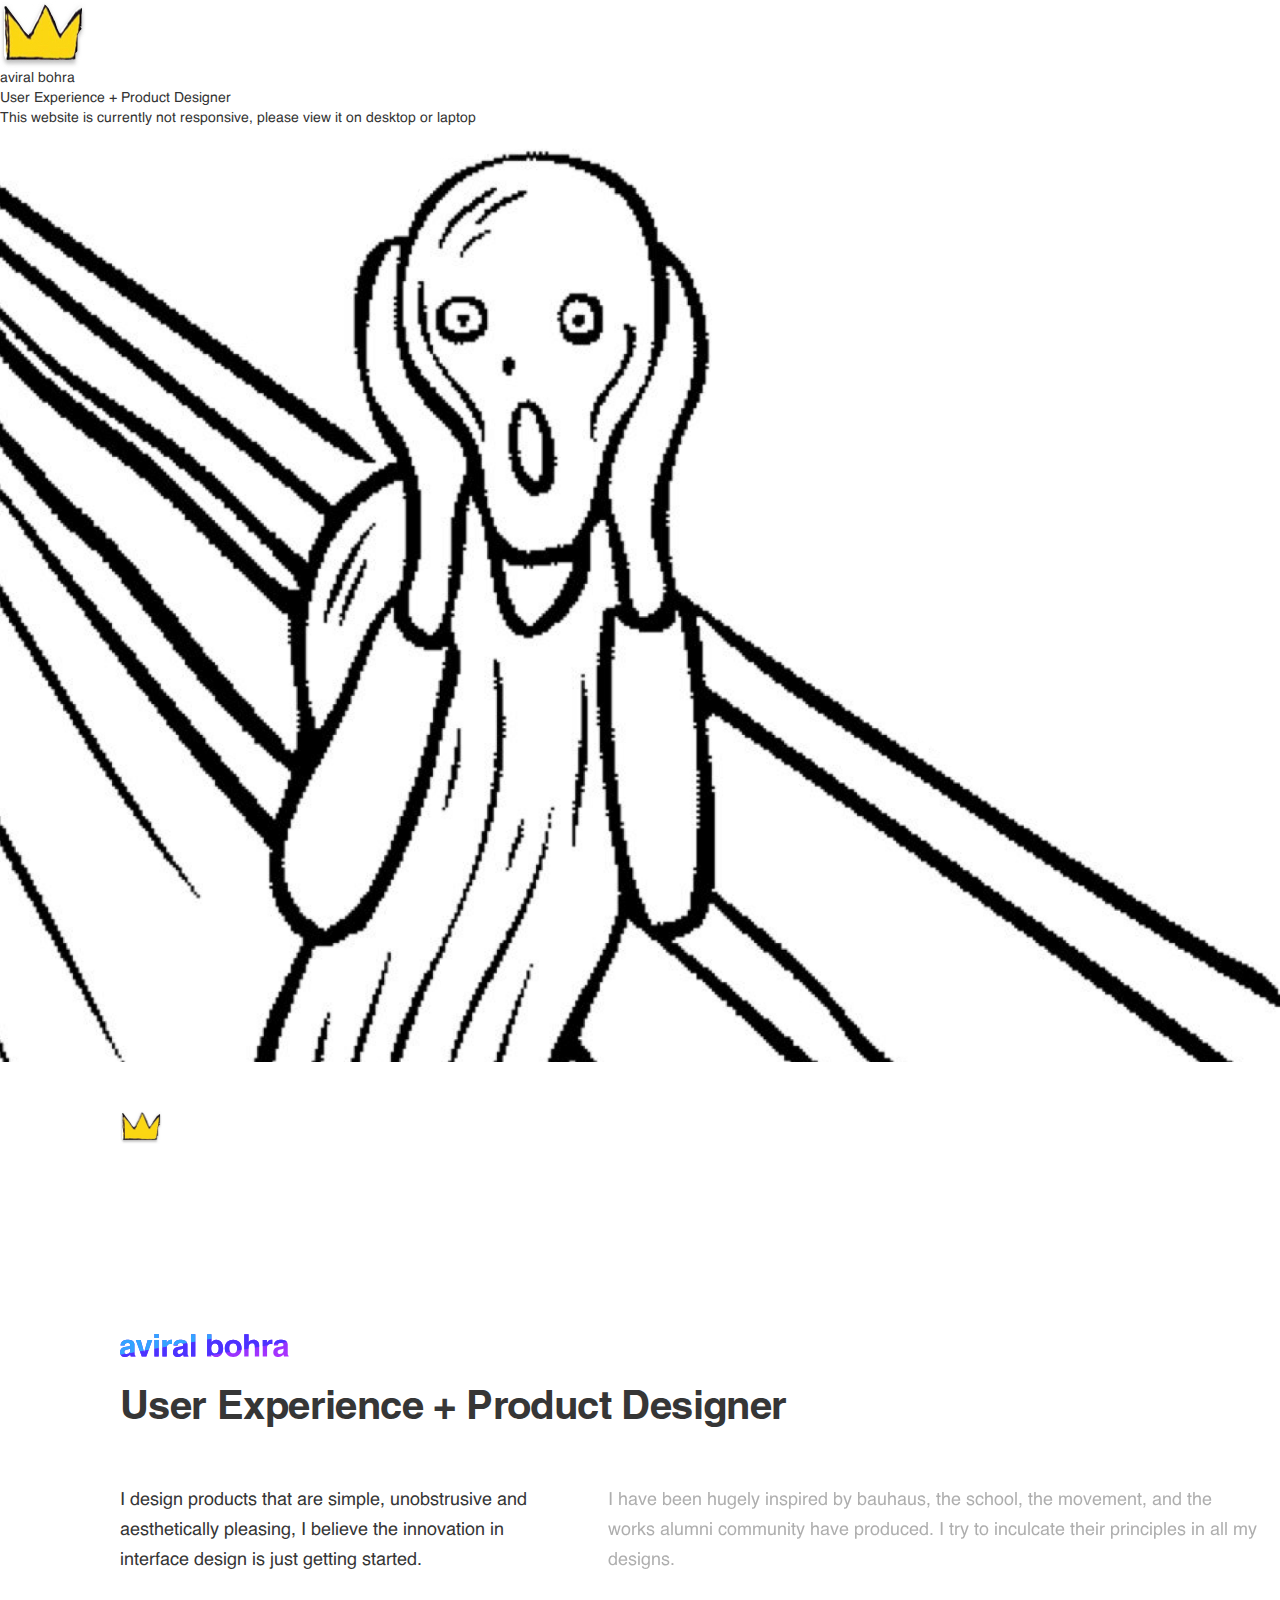
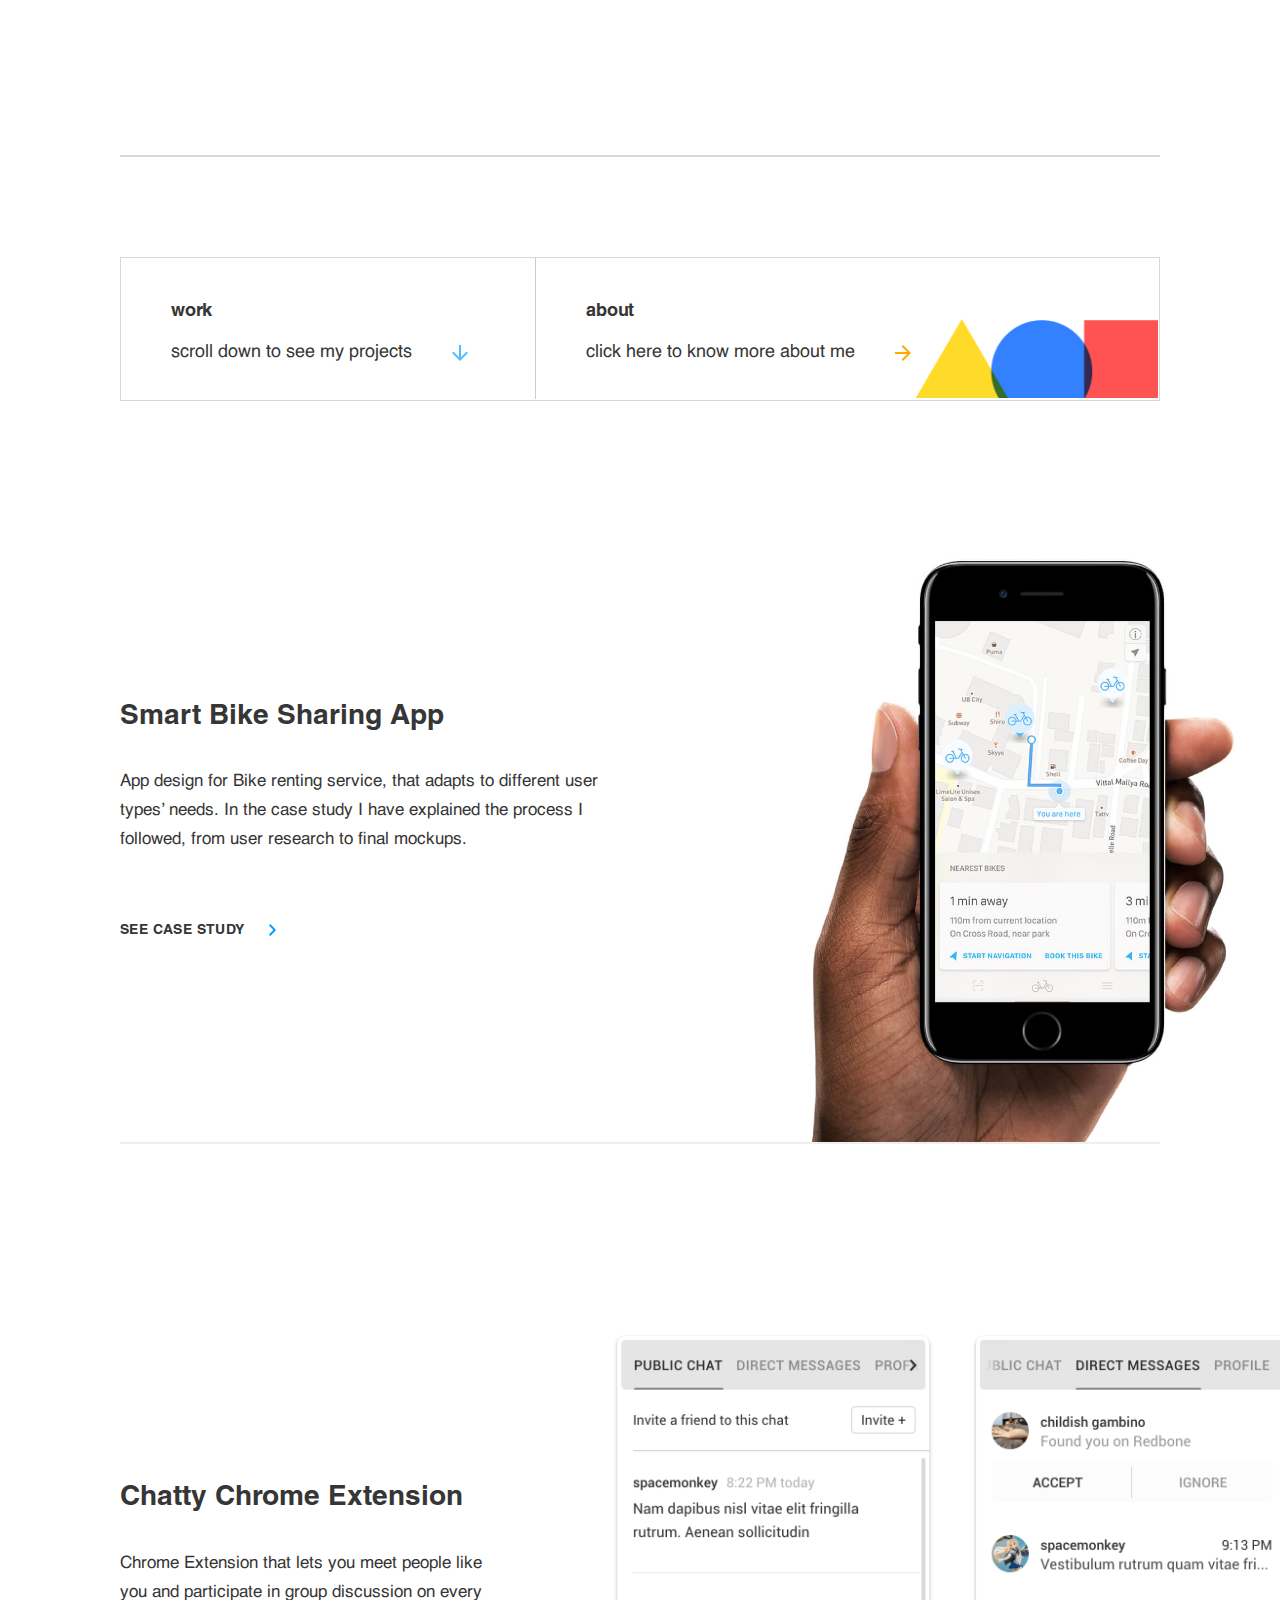
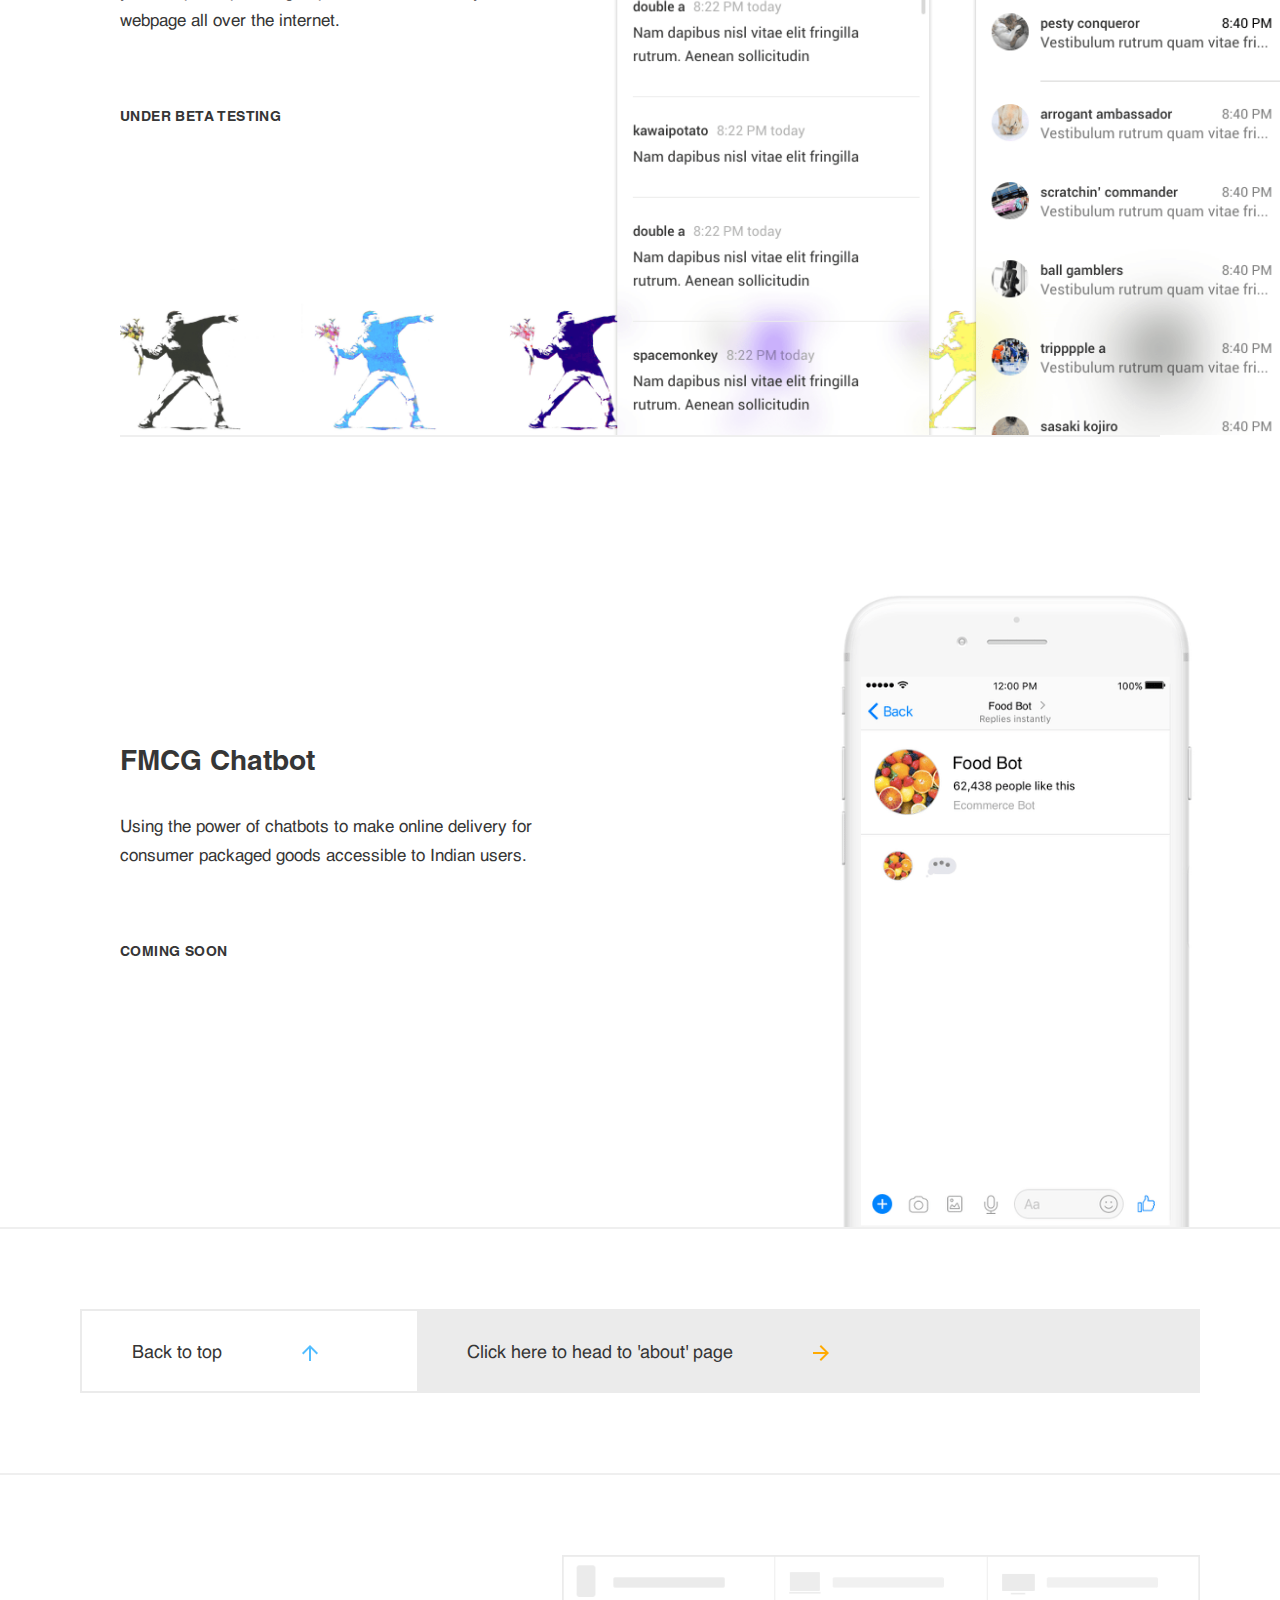
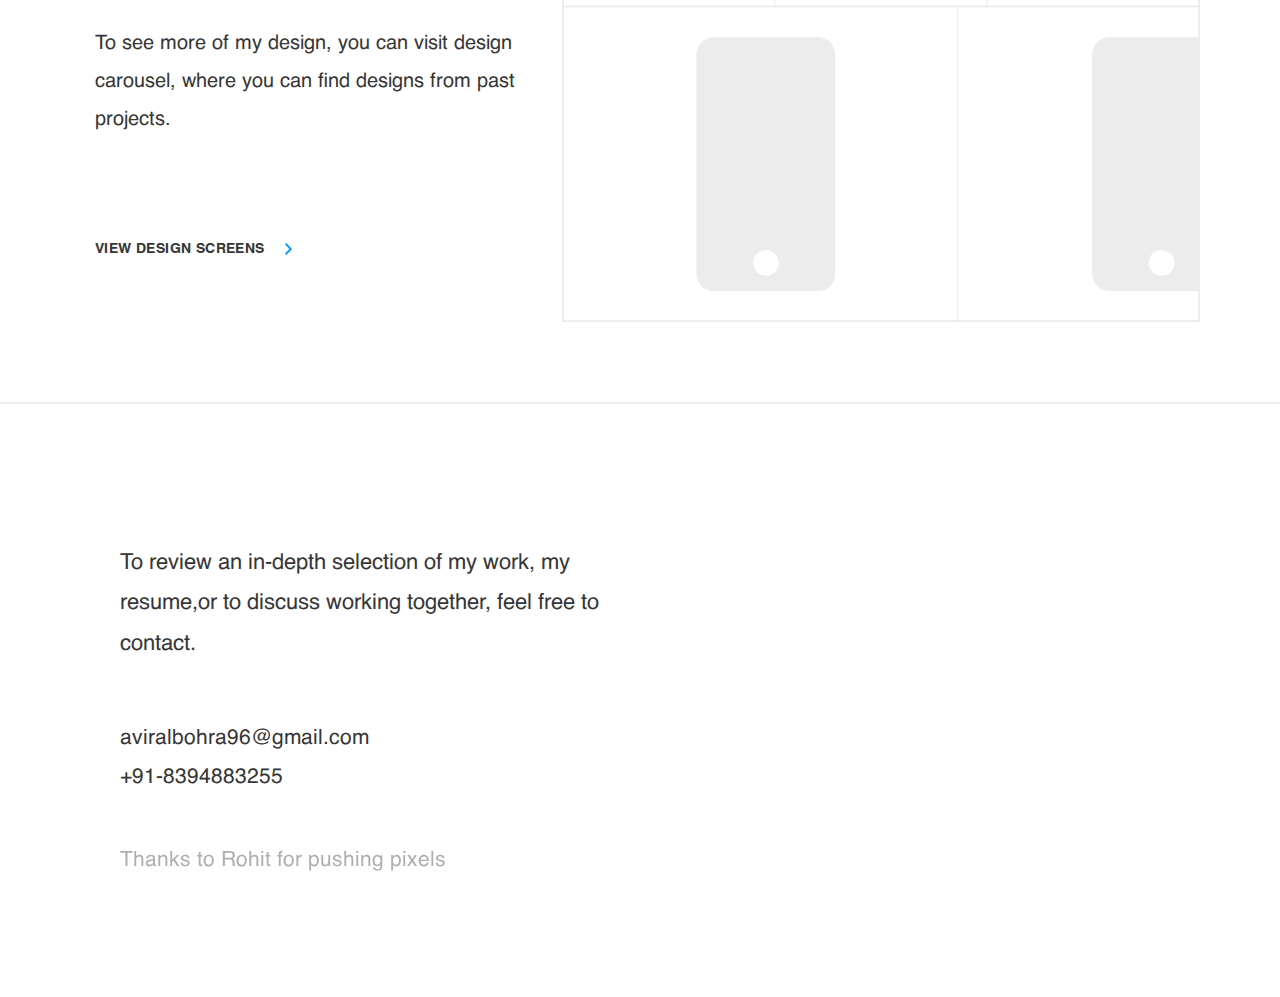
==== index.html @ 8299187d "final" ====
<!DOCTYPE html>
<html  >
<head>
	<title></title>
	<meta name="viewport" content="width=device-width, initial-scale=1.0">
	<link rel="stylesheet" href="https://maxcdn.bootstrapcdn.com/bootstrap/3.3.7/css/bootstrap.min.css">
	<script src="https://ajax.googleapis.com/ajax/libs/jquery/3.3.1/jquery.min.js"></script>
	<script src="https://maxcdn.bootstrapcdn.com/bootstrap/3.3.7/js/bootstrap.min.js"></script>
	<link rel="stylesheet" type="text/css" href="style.css">
	<script type="text/javascript" src="main.js"></script>
	<script type="text/javascript">
	function topFunction() {
    document.body.scrollTop = 0;
    document.documentElement.scrollTop = 0;
}
	</script>
</head>
<body>
	<div class="mobile">
		<div class="cover--mob">
			<img src="img/crown.jpg" class="cover--1--imagemob" >
			<div class="mob-1">
				aviral bohra
			</div>
			<div class="mob-2">
				User Experience + Product Designer
			</div>
			<div class="mob-3">
				This website is currently not responsive, please view it on desktop or laptop
			</div>
			<div>
				<img src="img/Mobile.png" style="width: 100%;margin-top: 10px;">
			</div>
		</div>
	</div>
	<div class="mobileno">
		<div class="cover--1">
			<img src="img/crown.jpg" class="cover--1--image1">
			<div>
				<img src="img/aviral.svg" class="cover--1--image2 ">
			</div>
			<div class="cover--1--main fontrender">
				User Experience + Product Designer
			</div>
			<div class="row">
				<div class="container" >
					<div class="col-md-5 fontrender" style="font-size: 18px;line-height: 1.67;color: #363636;">
						I design products that are simple, unobstrusive and aesthetically pleasing, I believe the innovation in interface design is just getting started.
					</div>
					<div class="col-md-7 fontrender" style="opacity: 0.4;font-size: 18px; line-height: 1.67; color: #363636;">
						I have been hugely inspired by bauhaus, the school, the movement, and the works alumni community have produced. I try to inculcate their principles in all my designs.				</div>
				</div>
			</div>
			<hr style="border: 1px solid #d8d8d8;margin-right: 120px;margin-top: 180px;">
		</div>
		<div class="a--2">
			<div class="a--3">
				<div style="margin-top: 39px;margin-left: 50px;font-size: 18px;font-weight: bold;letter-spacing: -0.2px;color: #363636;">work</div>
				<div style="margin-top: 20px;margin-left: 50px;font-size: 18px;line-height: 1.17;color: #363636;">scroll down to see my projects<span><img src="img/home_blue.svg" style="margin-left: 40px;"></span></div>
			</div>
			<div class="a--4" href="#about" style="position:relative;">
				<div><img src="img/about art.png" style="width: 39%; position:absolute; bottom:4px; right:1px; "></div>
				<div style="margin-top: 39px;margin-left: 50px;font-size: 18px;font-weight: bold;letter-spacing: -0.2px;color: #363636;">about</div>
				<a href="about.html" style="text-decoration: none;"><div style="margin-top: 20px;margin-left: 50px;font-size: 18px;line-height: 1.17;color: #363636;">click here to know more about me<span style="cursor: pointer;"><img src="img/Back to home orange.svg" style="transform: rotate(180deg);margin-left: 40px;"></span></div></a>

			</div>
		</div>
		<div class="row" style="margin-left: 120px;margin-right: 120px;">
			<div class="container" style="margin: 0;padding: 0;">
				<div class="col-md-5" style="padding:0px;">
					<div>
						<div style="font-size: 28px;font-weight: bold;line-height: 0.93;color: #363636;margin-top:180px;">Smart Bike Sharing App</div>
						<div style="font-size: 17px;line-height: 1.71;color: #363636;margin-top: 40px;">App design for Bike renting service, that adapts to different user types’ needs. In the case study I have explained the process I followed, from user research to final mockups.</div>
						<a href="bike.html" style="text-decoration: none;"><div style="cursor:pointer;font-size: 14px;font-weight: bold;line-height: 1.86;color: #363636;letter-spacing: 0.4px;margin-top: 62px">SEE CASE STUDY <span style="margin-left: 20px;margin-top: -1.5px;"><img src="img/arrow.svg"></span></div></a>
					</div>
				</div>
				<div class="col-md-7" style="padding:0px">
					<img src="img/3_1.jpg" style="width: 80%; float:right;">
				</div>
			</div>
			<hr style="margin-top: 0;border: 1px solid #d8d8d8;opacity: 0.4;">
		</div>
		<div style="margin-top: 120px;">
			<div class="row" style="margin-left: 120px;margin-right: 120px;position: absolute;">
			<div class="container" style="margin: 0;padding: 0;">
				<div class="col-md-4" style="padding:0;">
					<div>
						<div style="font-size: 28px;font-weight: bold;line-height: 0.93;color: #363636;margin-top:198px;">Chatty Chrome Extension</div>
						<div style="width:100%;font-size: 17px;line-height: 1.71;color: #363636;margin-top: 40px;">Chrome Extension that lets you meet people like you and participate in group discussion on every webpage all over the internet.</div>

						<div style="font-size: 14px;font-weight: bold;line-height: 1.86;color: #363636;letter-spacing: 0.4px;margin-top: 67px">UNDER BETA TESTING</div>

					</div>
				</div>

				<!--<div class="col-md-7">
					<img src="img/secondphoto.png" style="width: 100%;">
				</div>-->
			</div>
			<!-- <hr style="margin-top: 0;border: 1px solid #d8d8d8;opacity: 0.4;"> -->
			</div>
			<div class="row" style="margin-left: 120px;margin-right: 120px;position: relative;top: 50px;">
				<div class="container" style="margin: 0;padding: 0;">
					<div class="col-md-12" style="padding:0;"><img src="img/secondphoto.png" style="width: 100%;"></div>
				</div>
				<hr style="margin-top: 0px;border: 1px solid #d8d8d8;opacity: 0.4;">
			</div>
		</div>
		<div style="margin-top: 120px;">
			<div class="row" style="margin-left: 120px;margin-right: 120px;">
			<div class="container" style="margin: 0;padding: 0;">
				<div class="col-md-5" style="padding:0px">
					<div>
						<div style="font-size: 28px;font-weight: bold;line-height: 0.93;color: #363636;margin-top:220px;">FMCG Chatbot</div>
						<div style="font-size: 17px;line-height: 1.71;color: #363636;margin-top: 40px;">Using the power of chatbots to make online delivery for consumer packaged goods accessible to Indian users.</div>

						<div style="font-size: 14px;font-weight: bold;line-height: 1.86;color: #363636;letter-spacing: 0.4px;margin-top: 67px">COMING SOON</div>
					</div>
				</div>
				<div class="col-md-7">
					<img src="img/third.gif" style="width: 80%; float:right;">
				</div>
			</div>

			</div>
		<hr style="margin-top: 0;border: 1px solid #d8d8d8;opacity: 0.4;">
		</div>
		<div style="margin-top: 80px;">
			<div class="a--5">
				<div class="a--6" style="cursor: pointer;" onclick="topFunction()">

					<div style="margin-top: 32px;margin-left: 50px;font-size: 18px;line-height: 1.17;color: #363636;">Back to top<span style="cursor: pointer;"><img src="img/home_blue.svg" style="margin-left: 80px;transform: rotate(180deg);"></span></div>
				</div>
					<a href="about.html" style="text-decoration: none;"><div class="a--7"><div style="margin-top: 32px;margin-left: 50px;font-size: 18px;line-height: 1.17;color: #363636;">Click here to head to 'about' page<span style="cursor: pointer;"><img src="img/Back to home orange.svg" style="transform: rotate(180deg);margin-left: 80px;"></span></div></div></a>


			</div>
		</div>
			<hr style="border: 1px solid #d8d8d8;opacity: 0.4;">
		<!-- LINK TO SHOW DESIGN SCREENS HERE -->
		<div class="row" style="margin-top: 80px;margin-left: 80px;margin-right: 80px">
			<div class="col-md-5">
				<div style="margin-top:70px;font-size: 20px;line-height: 1.9;color: #363636;">To see more of my design, you can visit design carousel, where you can find designs from past projects.</div>
				<a href="about.html"><div style="cursor: pointer; margin-top: 96px;font-size: 14px;color: #363636;line-height: 1.86;letter-spacing: 0.4px;font-weight: bold;">VIEW DESIGN SCREENS<span style="margin-left: 20px;margin-top: -1.5px;"><img src="img/arrow.svg"></span></div></a>
			</div>
			<div class="col-md-7" style="padding-right:0;">
				<div><img src="img/wire.png" style="width: 100%;"></div>
			</div>
		</div>
		<hr style="border: 1px solid #d8d8d8;opacity: 0.4;margin-bottom: 120px;margin-top: 80px;">
		<div class="row" style="margin-right: 120px;margin-left: 120px;margin-top: 139px;">
			<div class="col-md-6" style="padding: 0;">
				<div style="font-size: 22px;line-height: 1.86;color: #363636;">To review an in-depth selection of my work, my resume,or to discuss working together, feel free to contact.</div>
				<div style="margin-top: 61px;font-size: 21px;line-height: 1.24;color: #363636;">aviralbohra96@gmail.com</div>
				<div style="margin-top: 20px;font-size: 21px;line-height: 0.6;color: #363636;">+91-8394883255</div>
				<div style="margin-top: 60px;font-size: 21px;opacity: 0.4; line-height: 1.53;color: #363636;">Thanks to <a href="https://www.linkedin.com/in/rohit-agrawal-868b20a3" style="color:#373737;" target=_BLANK;>Rohit</a> for pushing pixels</div>
			</div>
		</div>
		<div style="margin-top:120px;"></div>
	</div>
</body>
</html>
---- style.css ----
@font-face {
    font-family: Helvetica;
    src: url("Helvetica.otf") format("opentype");
}

@font-face {
    font-family: Helvetica;
    font-weight: bold;
    src: url("Helvetica-Bold.otf") format("opentype");
}
body{
	font-family: Helvetica;
  -webkit-font-smoothing: antialiased;
  -moz-osx-font-smoothing: grayscale;
}
a:active, a:hover{
  color: white;
}
.cover--1{

	margin-left: 120px;
	margin-top: 48px;
	overflow-x: hidden;
}
.cover--1--image1{
	width: 42px;
	height: 34px;

}
.cover--1--image2{
	margin-top: 190px;
}
.cover--1--main{
  font-size: 40px;
  font-weight: bold;
  line-height: 1.48;
  letter-spacing: -0.6px;
  color: #363636;
  margin-top:18px;
}
.container{
	margin: 0;
	padding:0;
	margin-top: 50px;
}
.a--2{
	margin:120px;
  margin-top: 80px;
	height: 144px;
	border: 1.5px solid #d8d8d8;
}
.a--3{
	width: 40%;
    height: 141px;
    float: left;
    border-right: 1px solid #cccccc;
}
.a--4{
	height: 144px;
    width: 60%;
    float: right;
}
.a--5{
	margin:80px;
	height: 84px;
	border: 2px solid #EBEBEB;
}
.a--6{
	width: 30%;
    height: 84px;
    float: left;

}
.a--7{
	height: 80px;
    width: 70%;
    float: right;
    background-color: #EBEBEB;
}
.screenselect{
	opacity: 0.7;
}

.acti{
	opacity: 1;
}





a:hover{
	text-decoration: none;
}

ul {
    list-style-type: none;
    margin: 0;
    padding: 0;
    overflow: hidden;

}

li {
    float: right;

}

li a {
    display: block;
    color: white;
    text-align: center;
    padding: 24px 0px;
    text-decoration: none;

}
.slick-prev:before {
  color: #363636;
}
.slick-next:before {
  color: #363636;
}
.displayno{
	display: none;
}
.ismobile{
	display: block;
}
.isdesktop{
	display: none;
}
.istv{
	display: none;
}

.ismumbai{
  display: none;
}
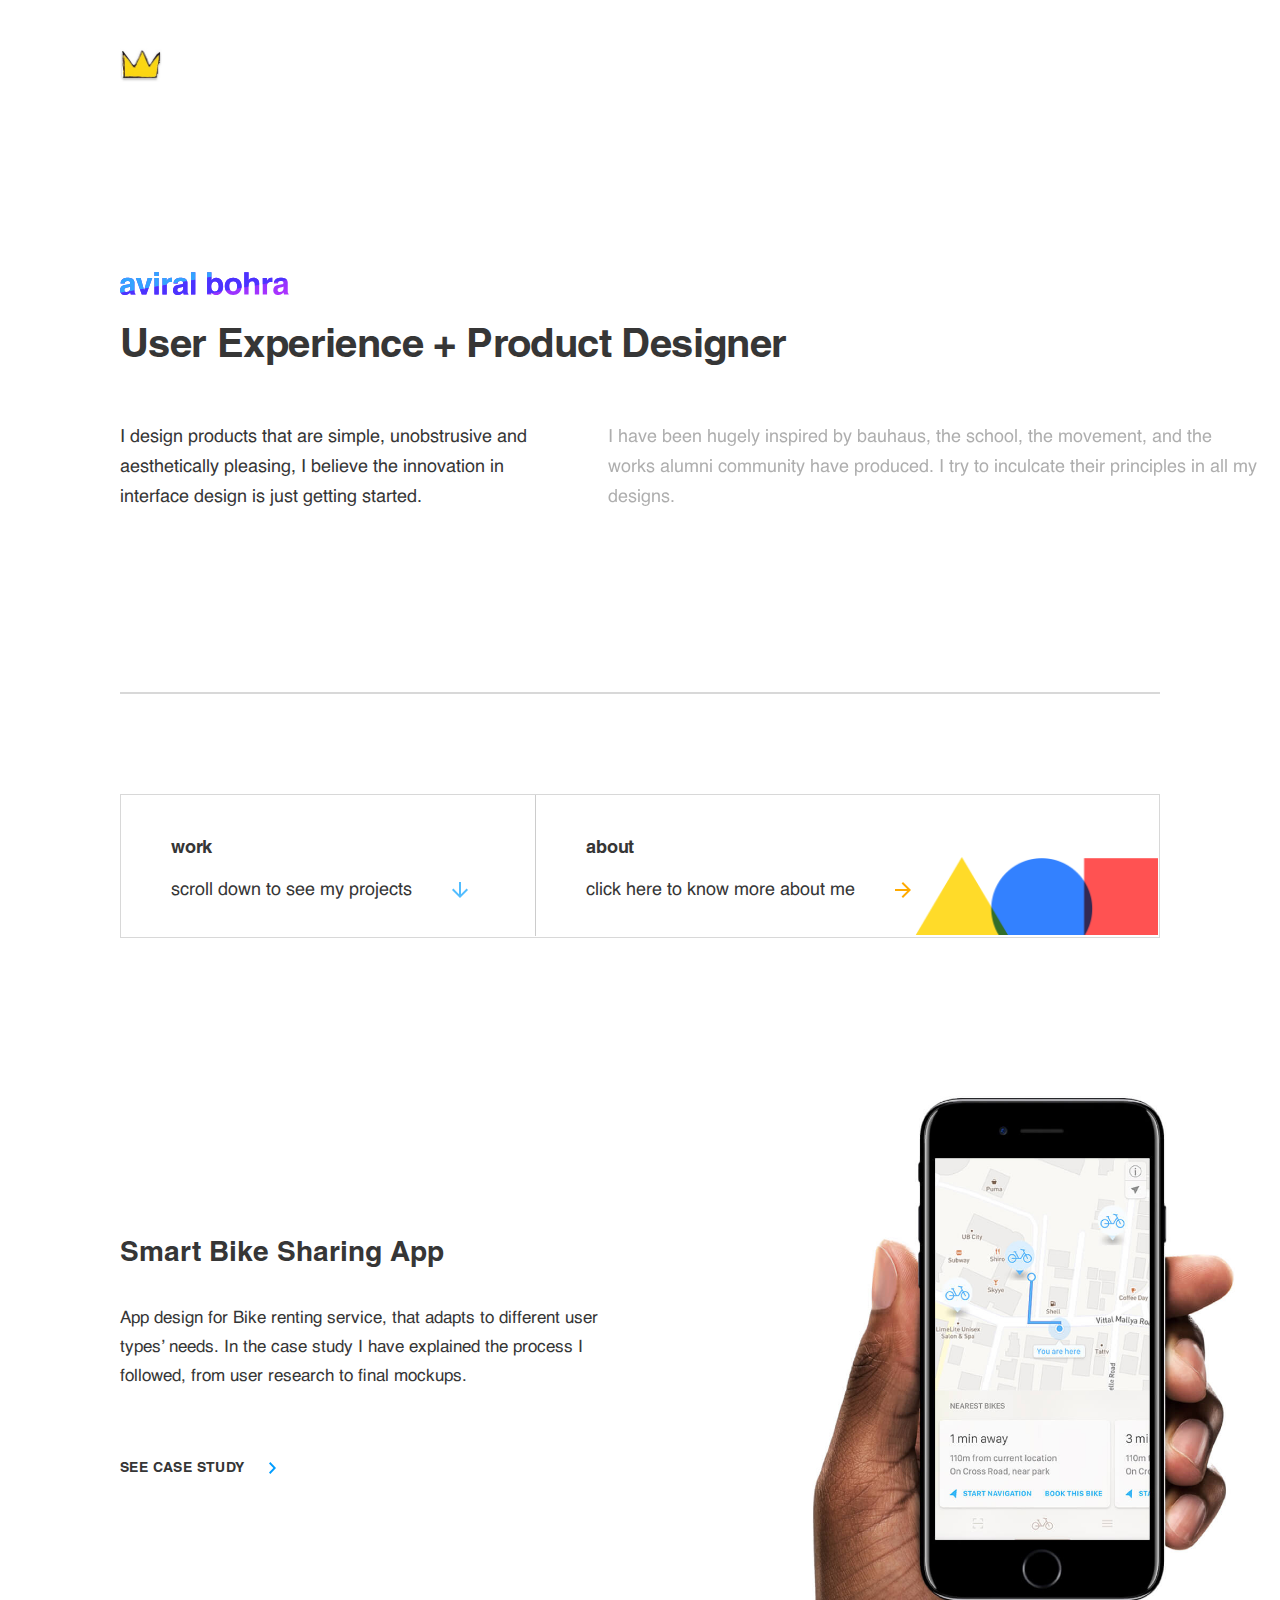
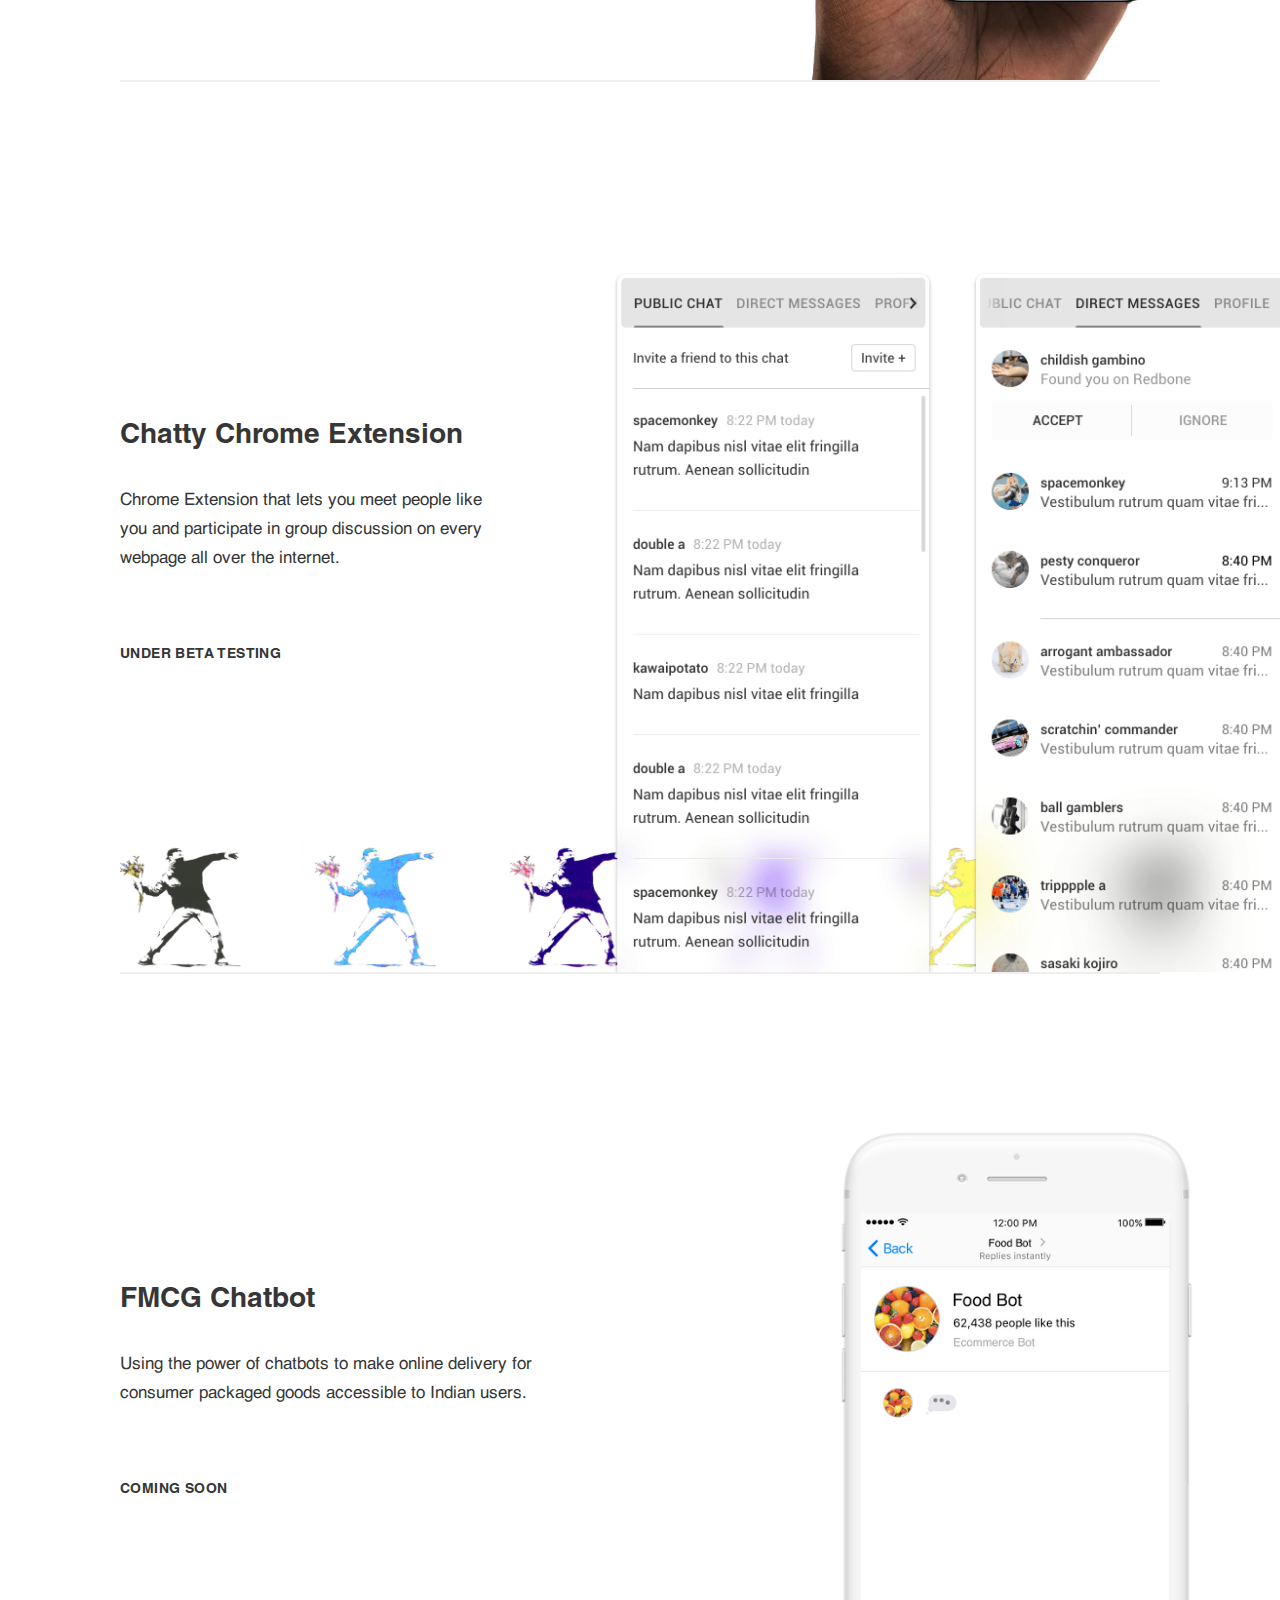
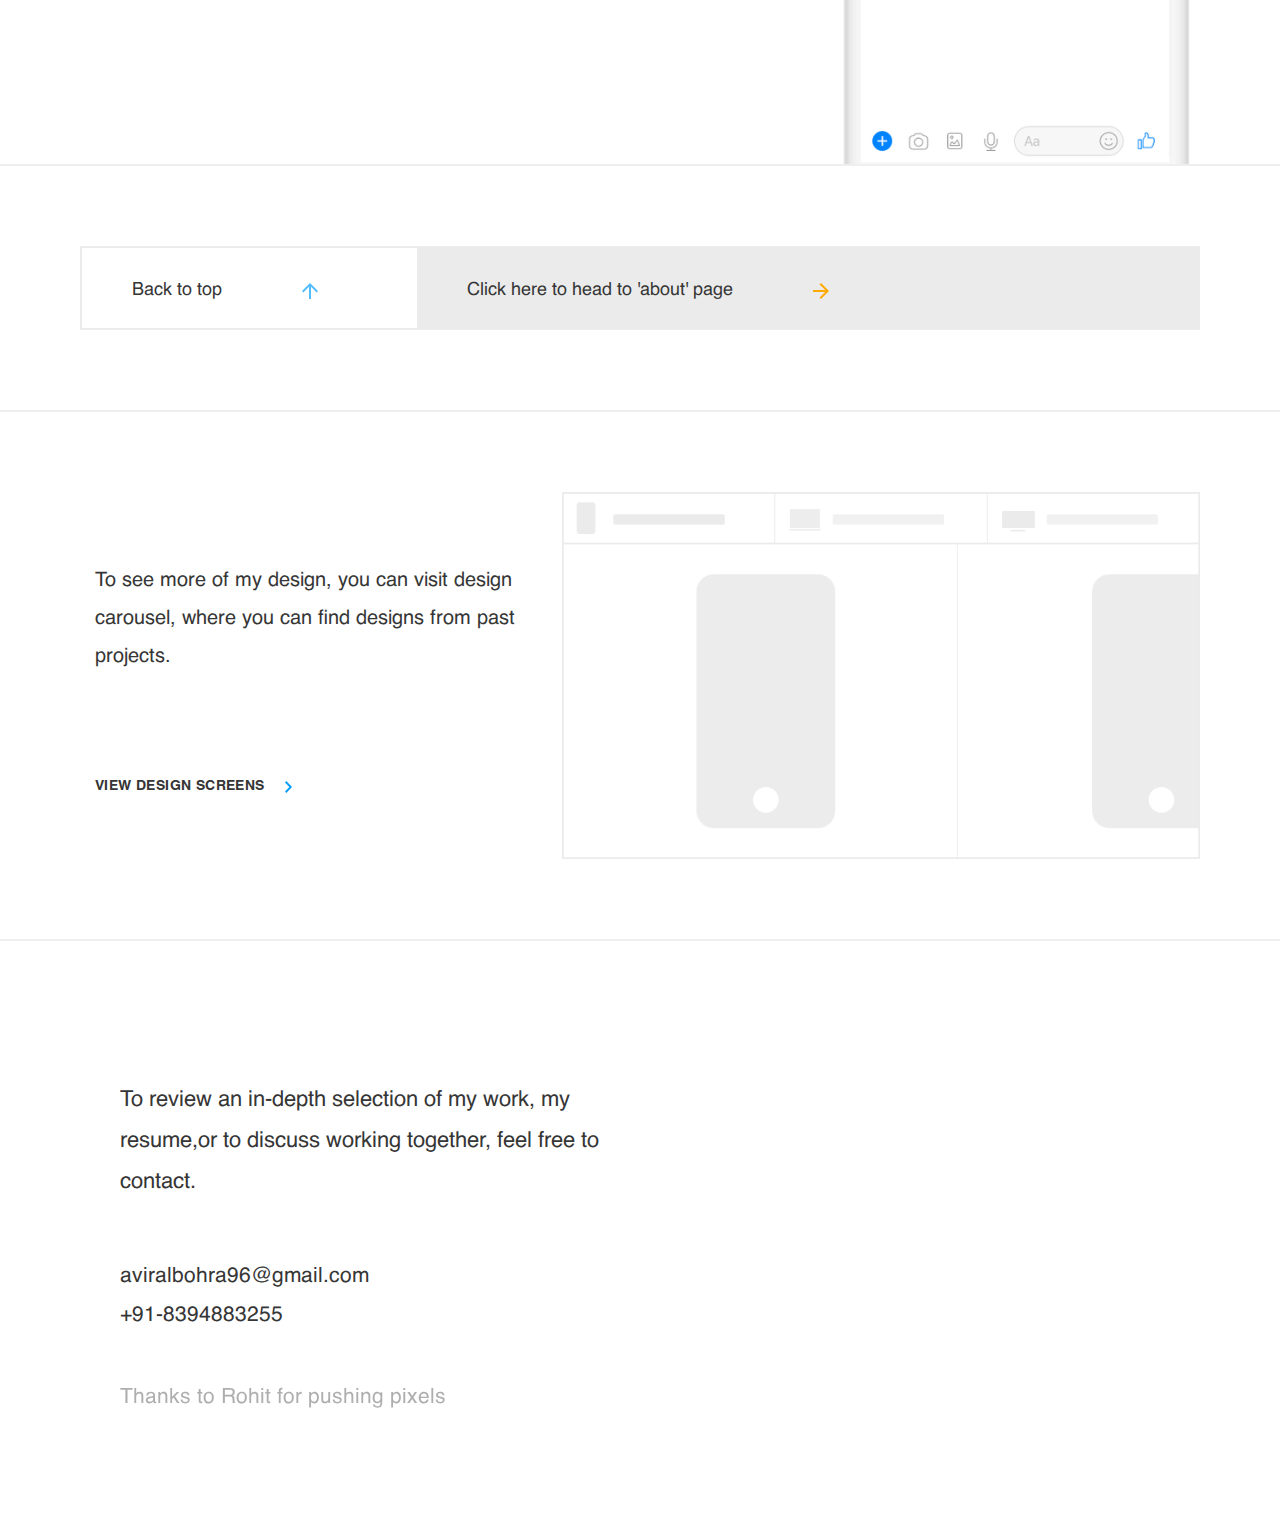
==== commit 3dd7672a: "god" ====
--- a/index.html
+++ b/index.html
@@ -54,17 +54,18 @@
 			<hr style="border: 1px solid #d8d8d8;margin-right: 120px;margin-top: 180px;">
 		</div>
 		<div class="a--2">
-			<div class="a--3">
+			<a href="#workwork"><div class="a--3">
 				<div style="margin-top: 39px;margin-left: 50px;font-size: 18px;font-weight: bold;letter-spacing: -0.2px;color: #363636;">work</div>
 				<div style="margin-top: 20px;margin-left: 50px;font-size: 18px;line-height: 1.17;color: #363636;">scroll down to see my projects<span><img src="img/home_blue.svg" style="margin-left: 40px;"></span></div>
-			</div>
-			<div class="a--4" href="#about" style="position:relative;">
+			</div></a>
+			<a href="about.html"><div class="a--4" style="position:relative;">
 				<div><img src="img/about art.png" style="width: 39%; position:absolute; bottom:4px; right:1px; "></div>
 				<div style="margin-top: 39px;margin-left: 50px;font-size: 18px;font-weight: bold;letter-spacing: -0.2px;color: #363636;">about</div>
-				<a href="about.html" style="text-decoration: none;"><div style="margin-top: 20px;margin-left: 50px;font-size: 18px;line-height: 1.17;color: #363636;">click here to know more about me<span style="cursor: pointer;"><img src="img/Back to home orange.svg" style="transform: rotate(180deg);margin-left: 40px;"></span></div></a>
+				<div style="margin-top: 20px;margin-left: 50px;font-size: 18px;line-height: 1.17;color: #363636;">click here to know more about me<span style="cursor: pointer;"><img src="img/Back to home orange.svg" style="transform: rotate(180deg);margin-left: 40px;"></span></div>
 
-			</div>
+			</div></a>
 		</div>
+		<div id="workwork">
 		<div class="row" style="margin-left: 120px;margin-right: 120px;">
 			<div class="container" style="margin: 0;padding: 0;">
 				<div class="col-md-5" style="padding:0px;">
--- a/style.css
+++ b/style.css
@@ -136,3 +136,55 @@
 .ismumbai{
   display: none;
 }
+.cover--mob{
+
+
+    overflow-x: hidden;
+  }
+  .cover--1--imagemob{
+    margin-left: 30px;
+    margin-top: 30px;
+    width: 39px;
+    height: 28px;
+
+  }
+  .mob-1{
+    margin-left: 30px;
+
+    margin-top: 102px;
+    font-size: 24px;
+    font-weight: bold;
+      line-height: 1.42;
+      color: #363636;
+  }
+  .mob-2{
+    margin-left: 30px;
+
+    font-size: 32px;
+    line-height: 1.38;
+    color: #363636;
+    margin-right: 50px;
+  }
+  .mob-3{
+    margin-left: 30px;
+    margin-top:25px;
+    font-size: 18px;
+    line-height: 1.5;
+    margin-right: 10px;
+    margin-bottom: 10px;
+    color: #373737;
+  }
+  .mobile{
+    display: none;
+  }
+  .mobileno{
+    display: block;
+  }
+  @media only screen and (max-width: 768px) {
+    .mobile{
+      display: block;
+    }
+    .mobileno{
+      display: none;
+    }
+  }
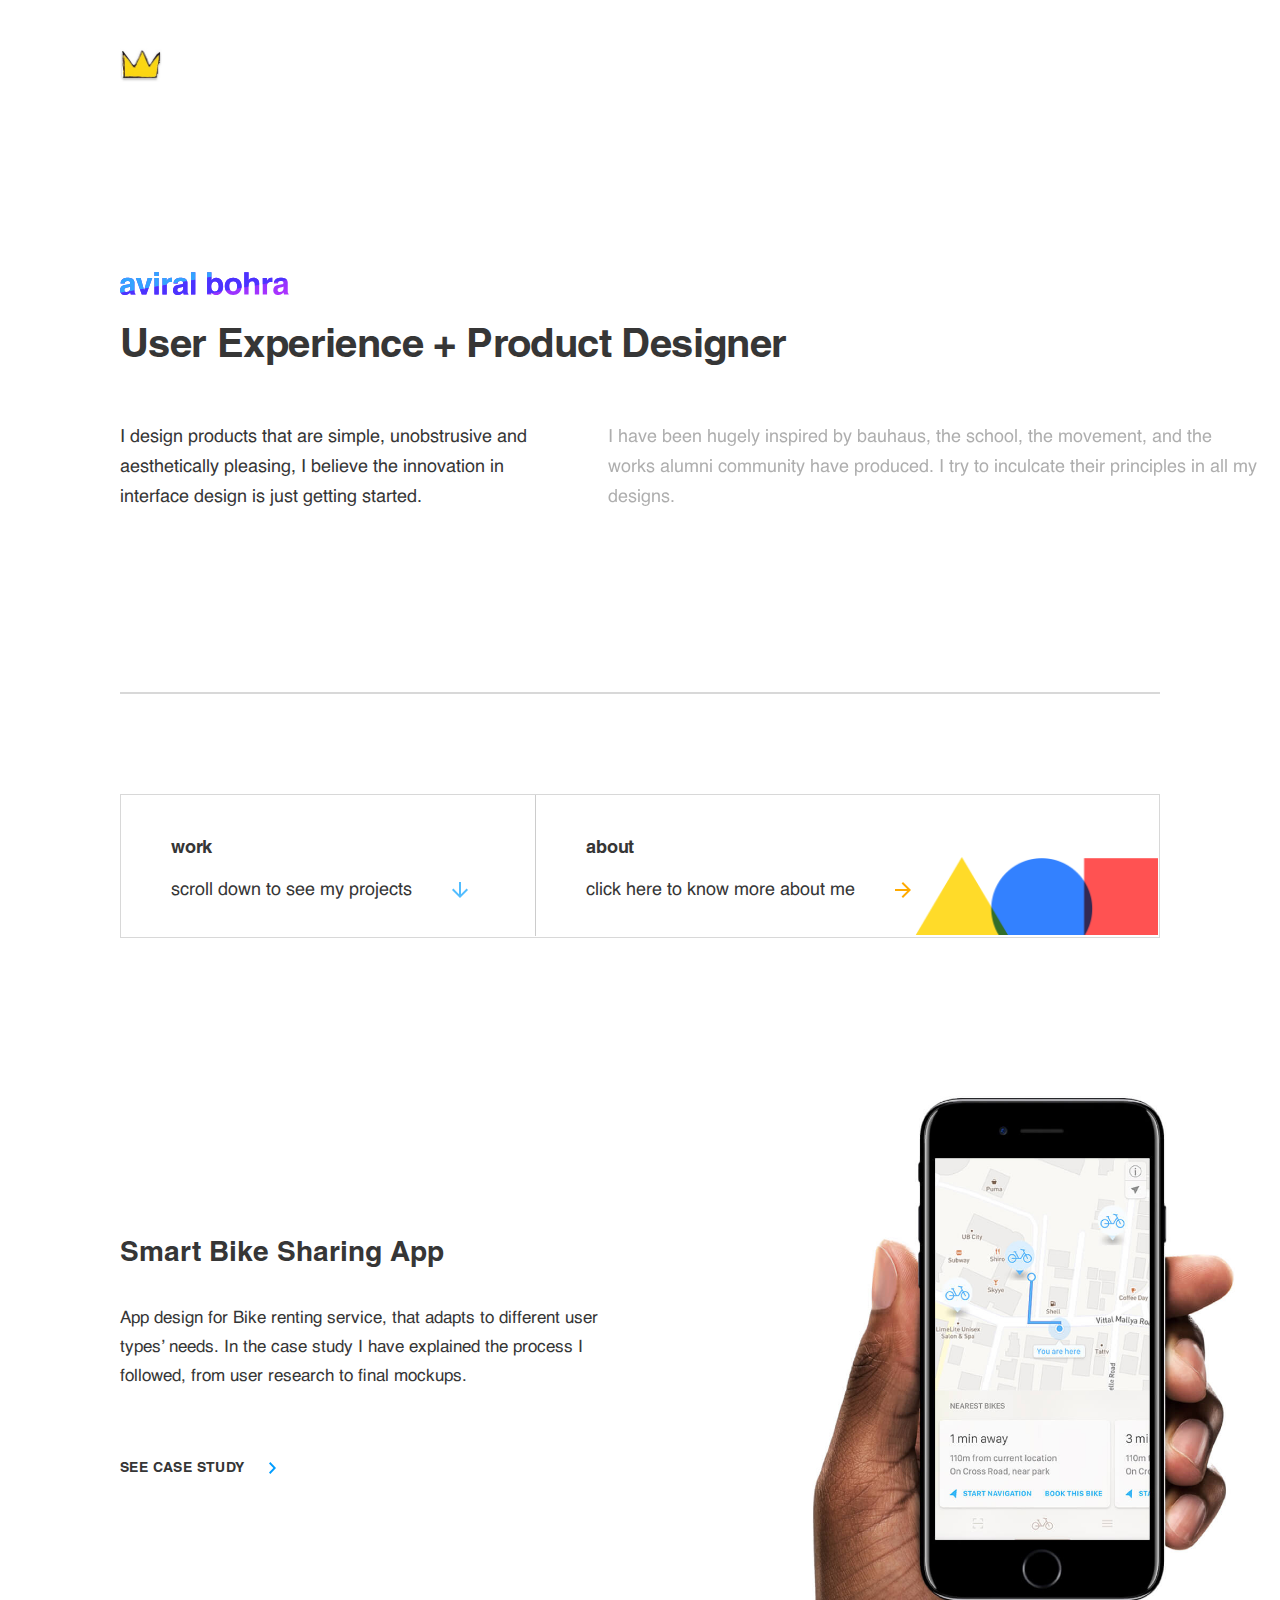
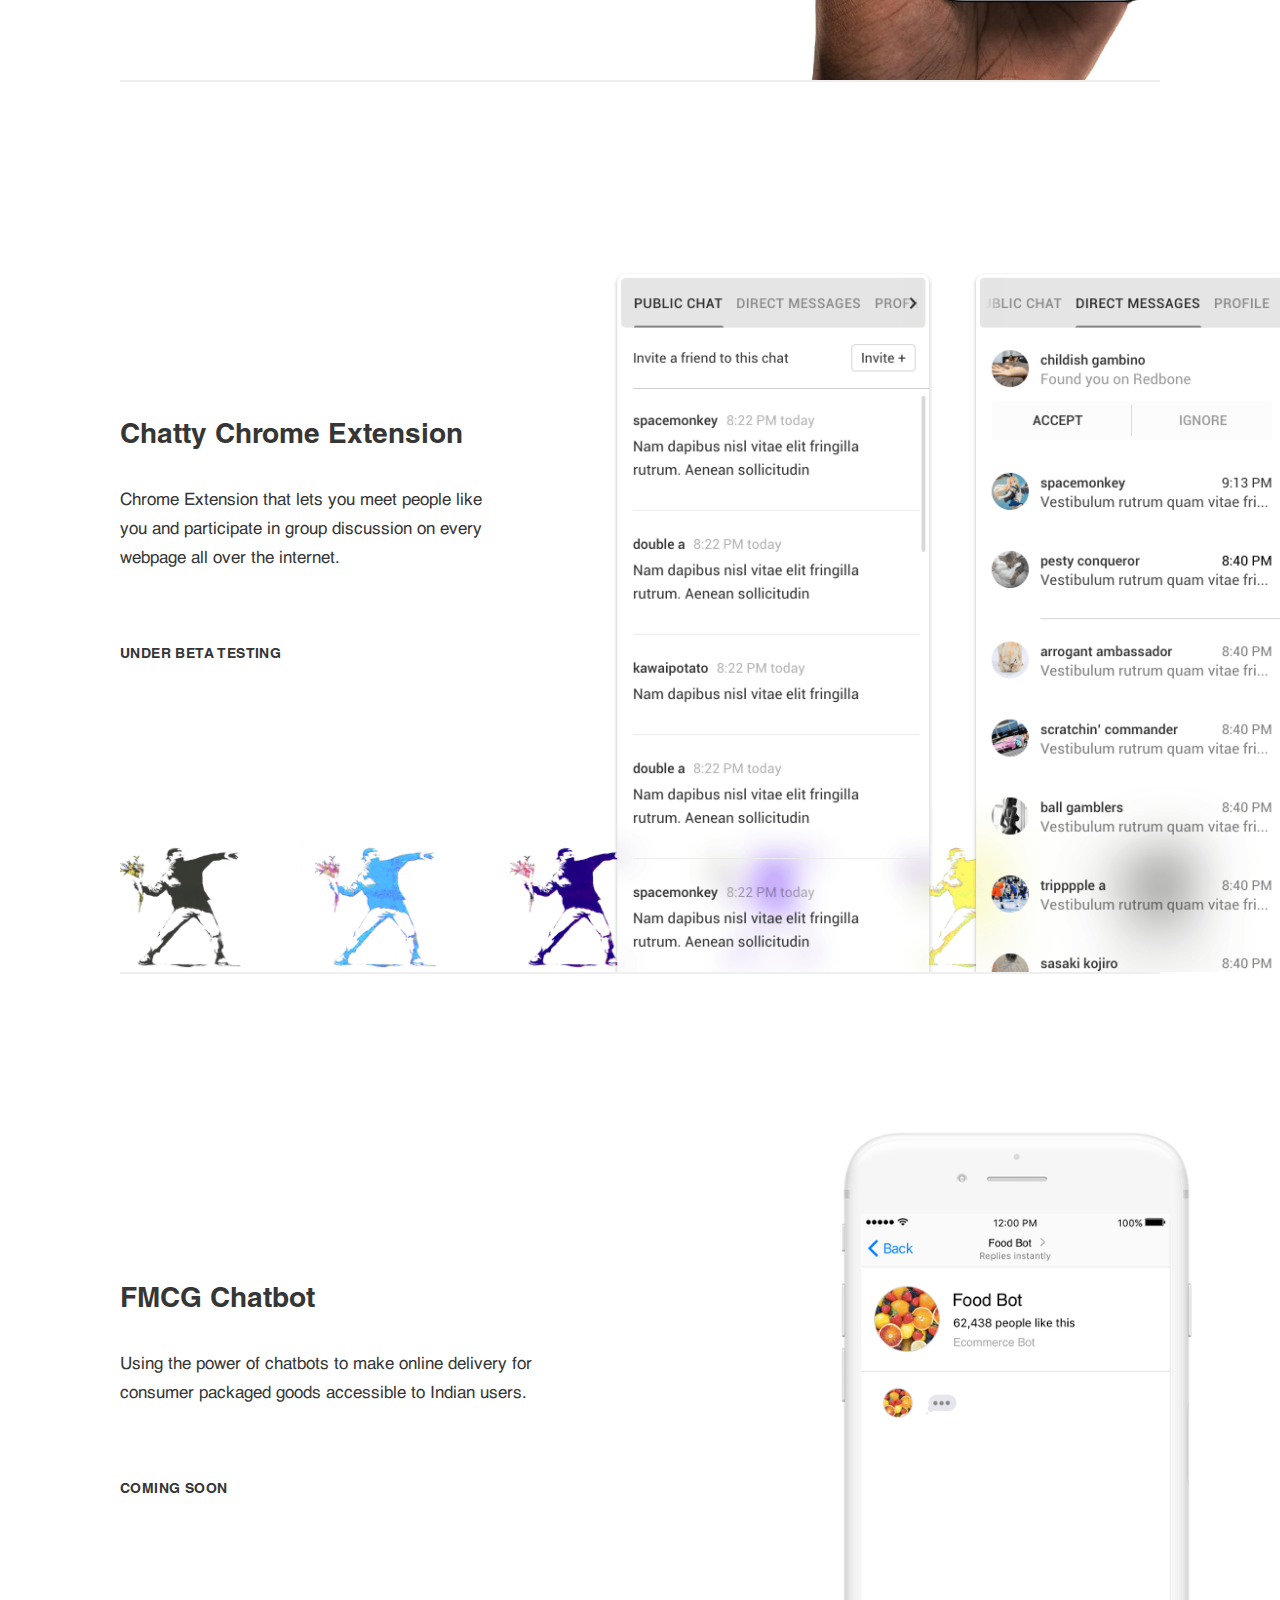
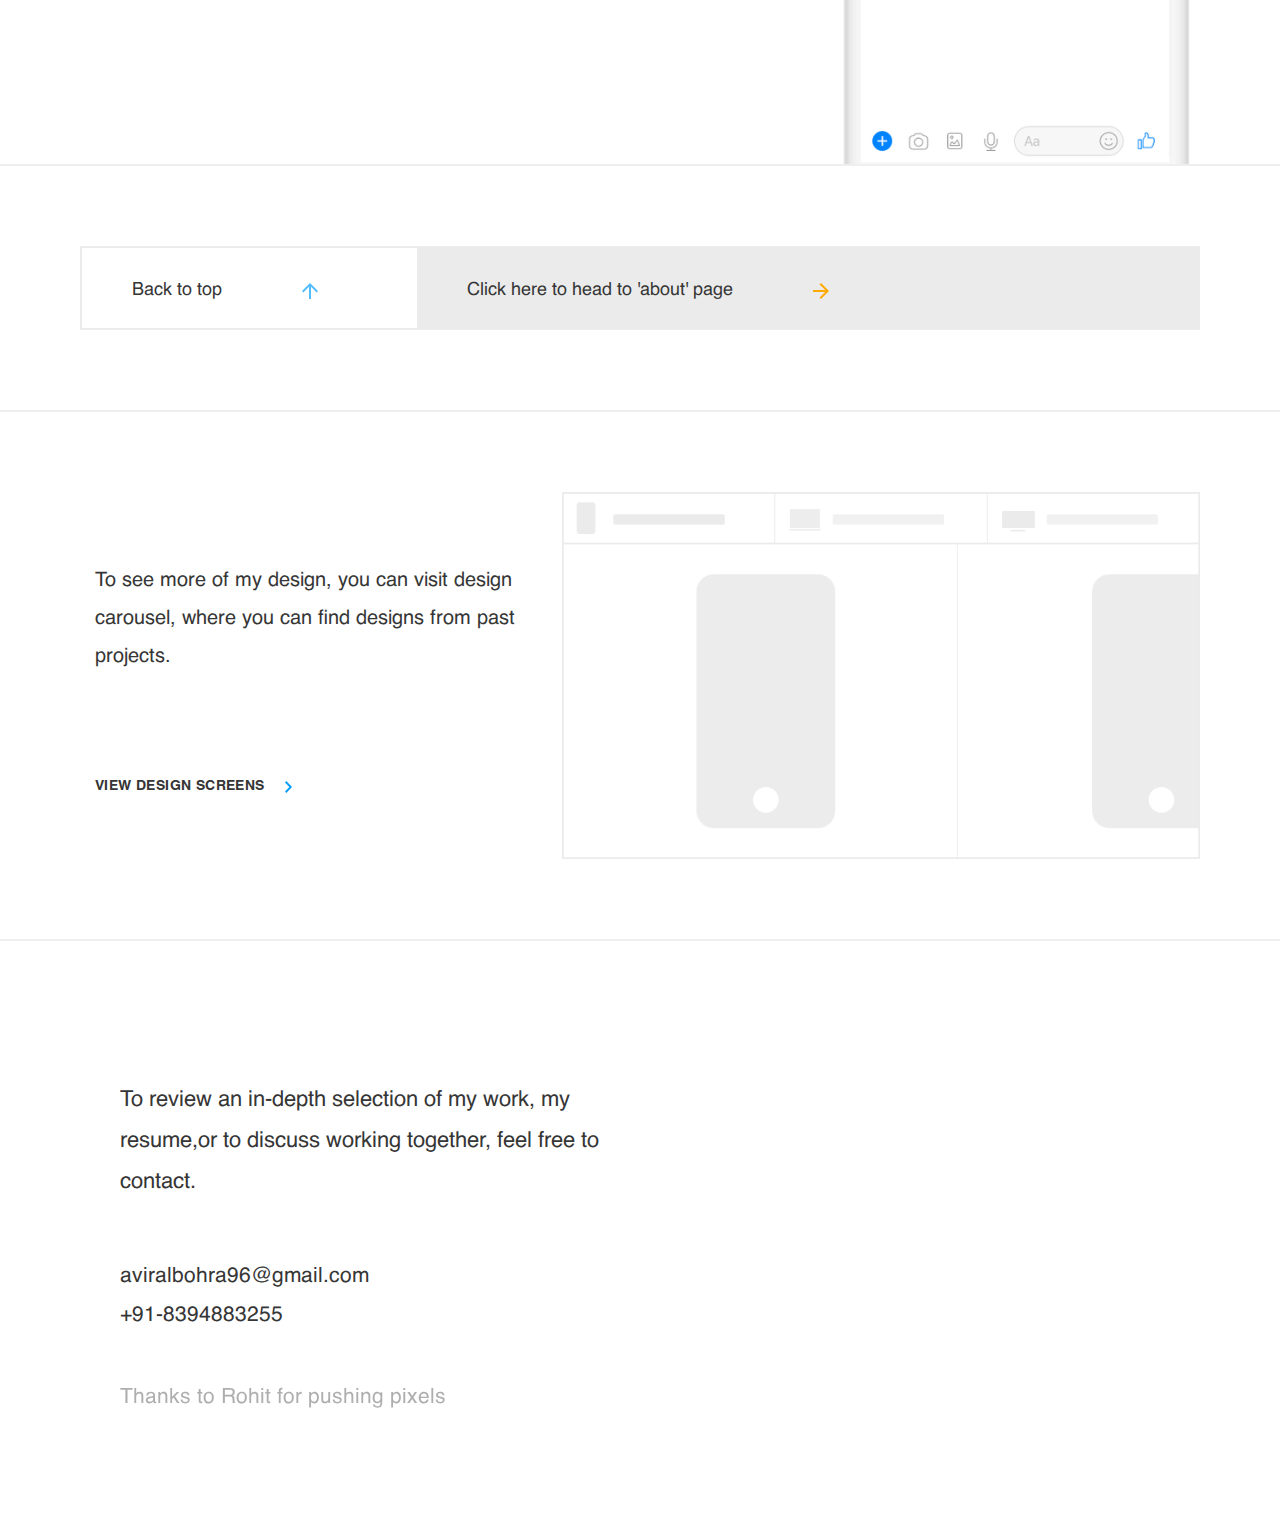
==== commit 6bd55fd0: "goddd" ====
--- a/index.html
+++ b/index.html
@@ -1,6 +1,16 @@
 <!DOCTYPE html>
 <html  >
 <head>
+
+	<script async src="https://www.googletagmanager.com/gtag/js?id=UA-118258431-1"></script>
+	<script>
+  	window.dataLayer = window.dataLayer || [];
+  	function gtag(){dataLayer.push(arguments);}
+  	gtag('js', new Date());
+
+  	gtag('config', 'UA-118258431-1');
+	</script>
+	
 	<title></title>
 	<meta name="viewport" content="width=device-width, initial-scale=1.0">
 	<link rel="stylesheet" href="https://maxcdn.bootstrapcdn.com/bootstrap/3.3.7/css/bootstrap.min.css">
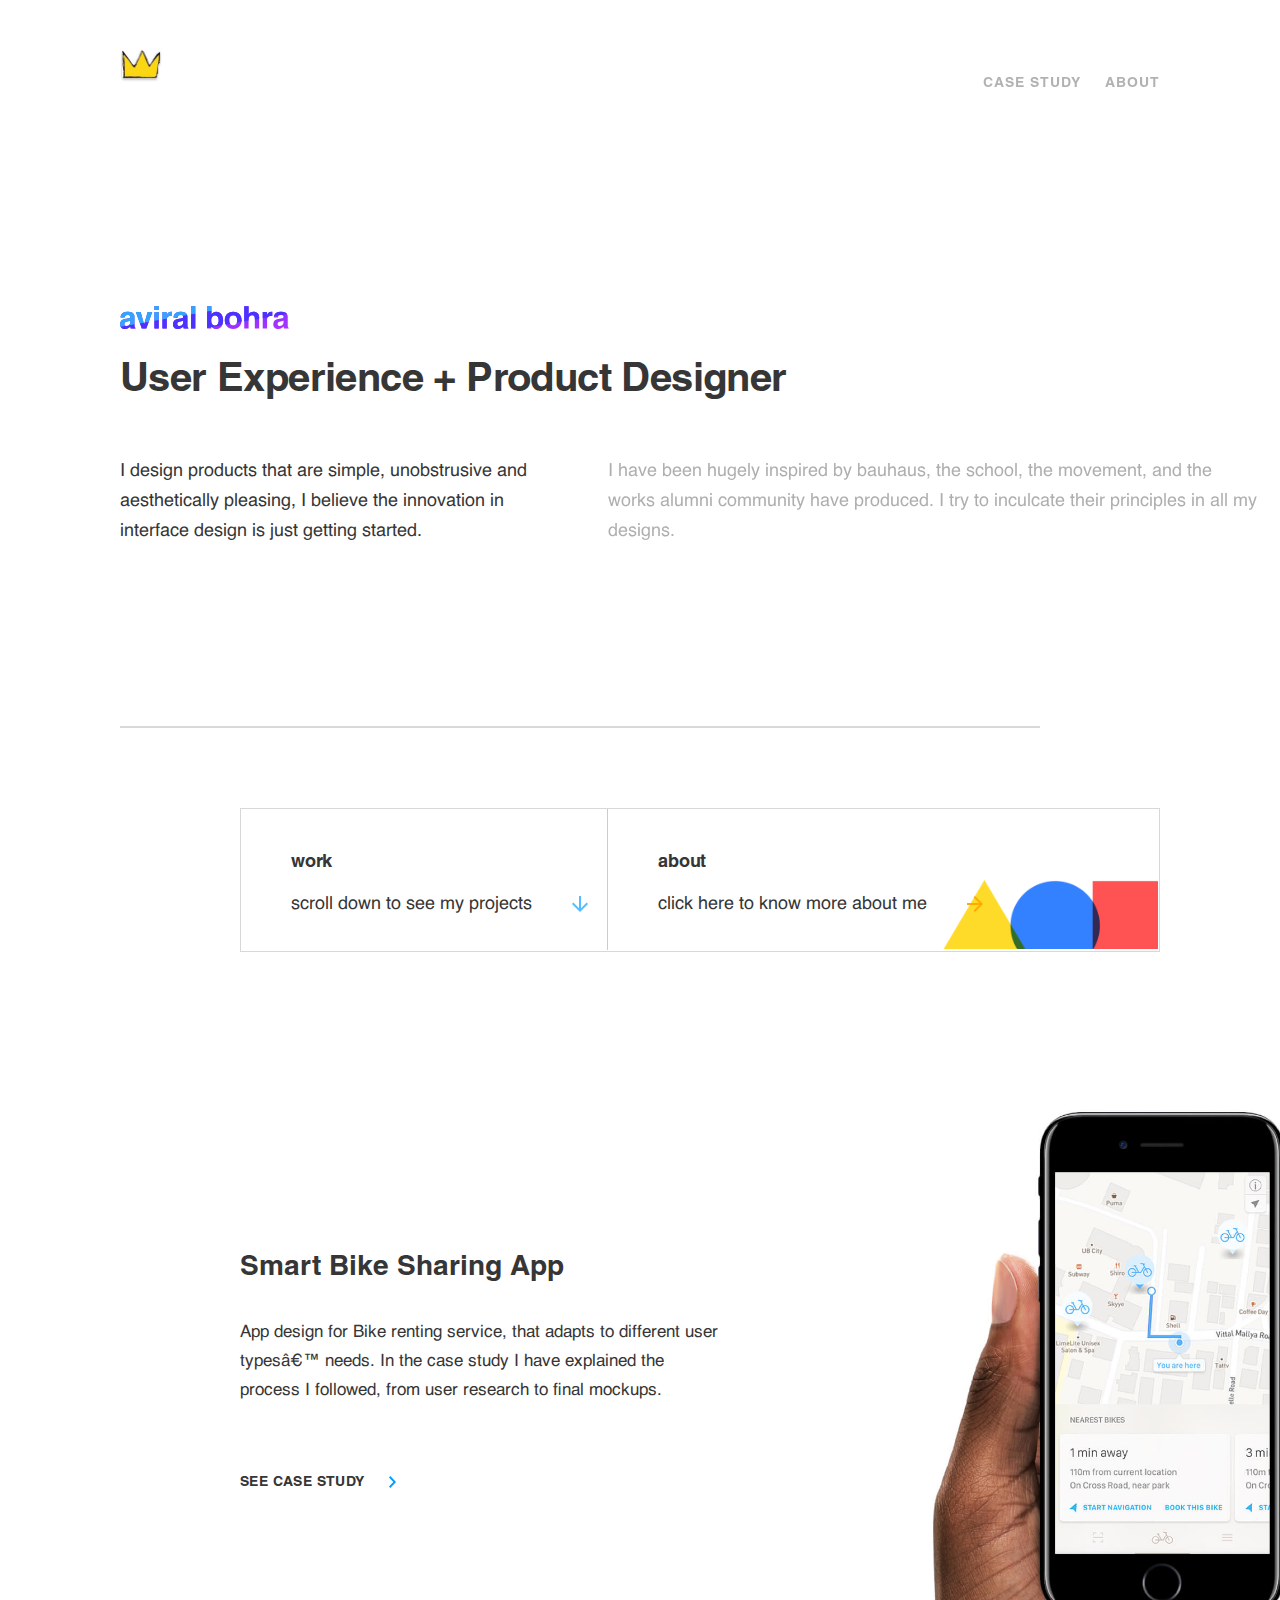
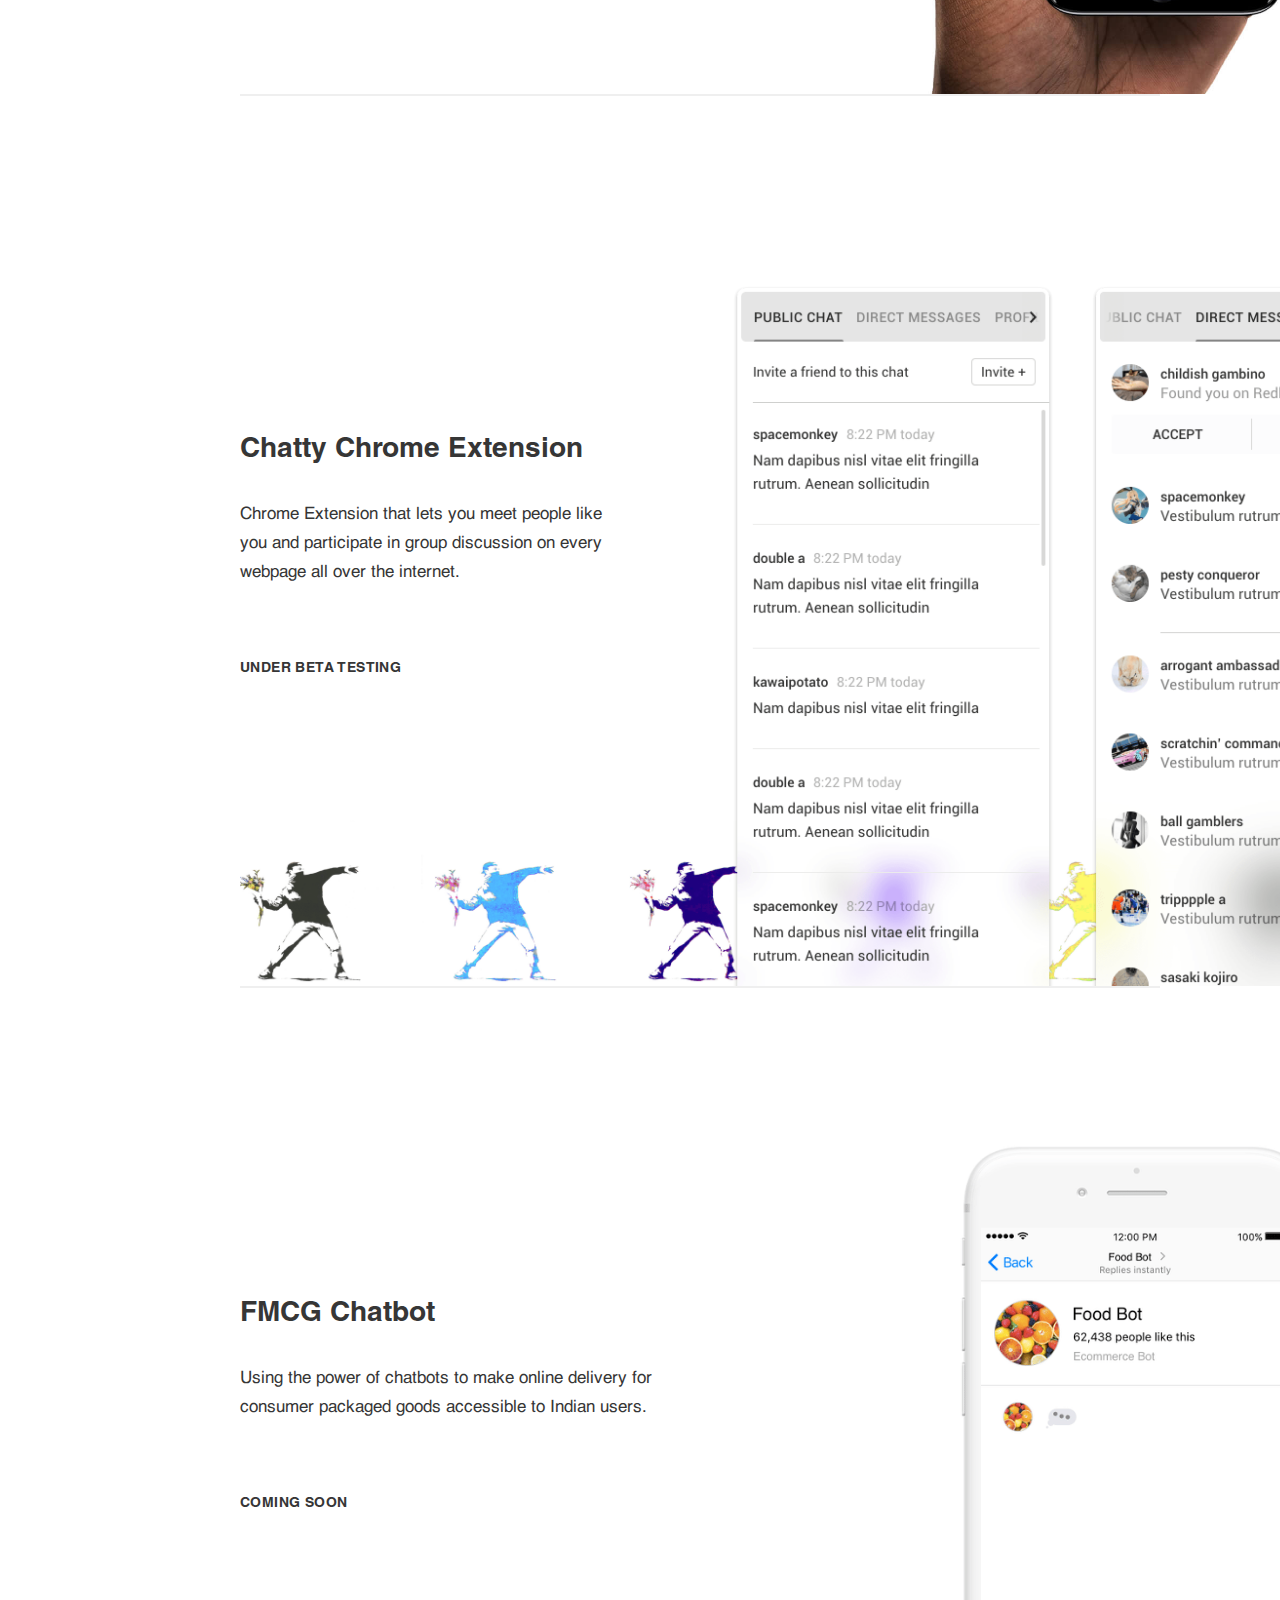
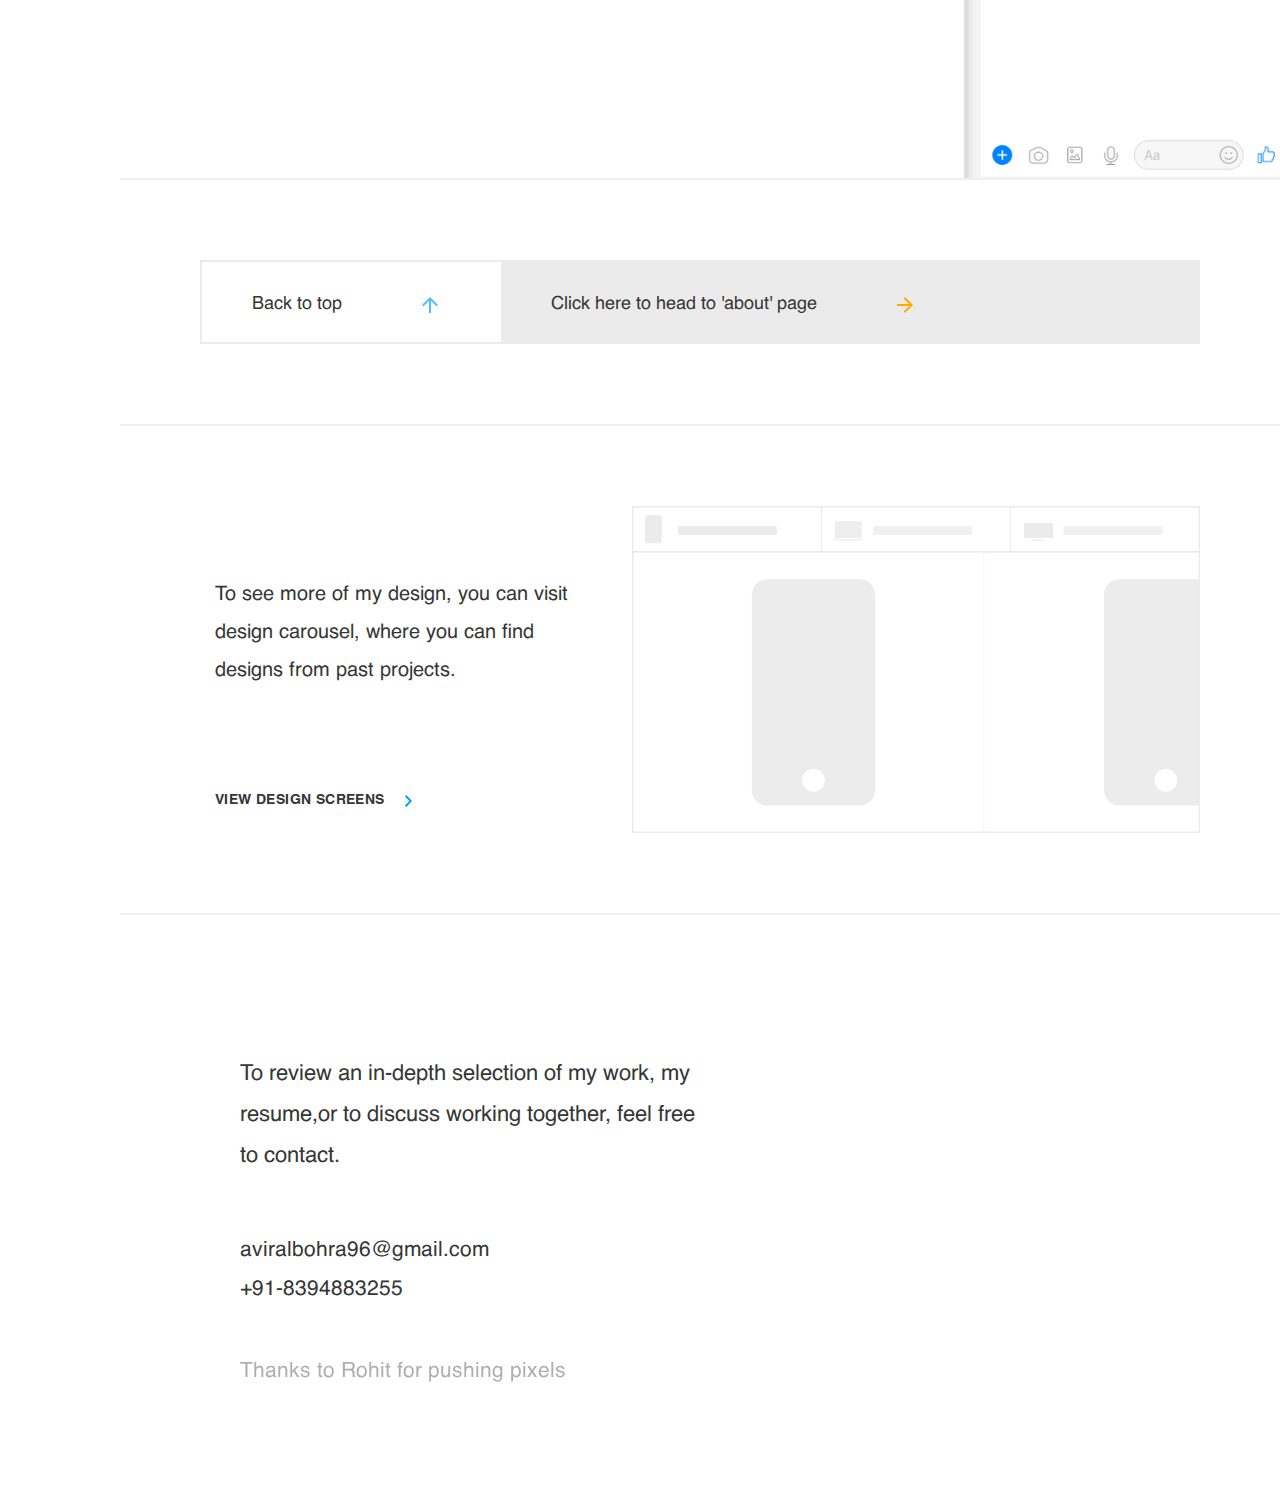
==== commit d6940c02: "links added" ====
--- a/index.html
+++ b/index.html
@@ -1,7 +1,16 @@
 <!DOCTYPE html>
 <html  >
 <head>
-
+	<!-- Hotjar Tracking Code for aviralbohra.me -->
+	<!-- Hotjar Tracking Code for aviralbohra.me -->
+	<script type="text/javascript">
+	    window.smartlook||(function(d) {
+	    var o=smartlook=function(){ o.api.push(arguments)},h=d.getElementsByTagName('head')[0];
+	    var c=d.createElement('script');o.api=new Array();c.async=true;c.type='text/javascript';
+	    c.charset='utf-8';c.src='https://rec.smartlook.com/recorder.js';h.appendChild(c);
+	    })(document);
+	    smartlook('init', '40b1a46bb2159afeb7c0737fbc6d5fcdd9c34c4f');
+	</script>
 	<script async src="https://www.googletagmanager.com/gtag/js?id=UA-118258431-1"></script>
 	<script>
   	window.dataLayer = window.dataLayer || [];
@@ -10,7 +19,7 @@
 
   	gtag('config', 'UA-118258431-1');
 	</script>
-	
+
 	<title></title>
 	<meta name="viewport" content="width=device-width, initial-scale=1.0">
 	<link rel="stylesheet" href="https://maxcdn.bootstrapcdn.com/bootstrap/3.3.7/css/bootstrap.min.css">
@@ -29,6 +38,7 @@
 	<div class="mobile">
 		<div class="cover--mob">
 			<img src="img/crown.jpg" class="cover--1--imagemob" >
+
 			<div class="mob-1">
 				aviral bohra
 			</div>
@@ -45,7 +55,19 @@
 	</div>
 	<div class="mobileno">
 		<div class="cover--1">
-			<img src="img/crown.jpg" class="cover--1--image1">
+			<div style="margin: 0;padding: 0; margin-right:120px;">
+				<div class="col-md-5" style="padding:0px;">
+				<img src="img/crown.jpg" class="cover--1--image1">
+			</div>
+			<div class="col-md-7" style="padding:0px;">
+				<span style="font-weight:bold; letter-spacing:1px;">
+					<ul style="top:30px">
+						<li></li>
+						<li><a href="about.html" style="text-decoration: none;margin-left:24px; color:#000000; opacity:.3;">ABOUT</a></li>
+						<li><a href="bike.html" style="text-decoration: none; margin-left:24px; color:#000000;opacity:.3;">CASE STUDY</a></li>
+					</ul>
+				</span>
+				</div>
 			<div>
 				<img src="img/aviral.svg" class="cover--1--image2 ">
 			</div>
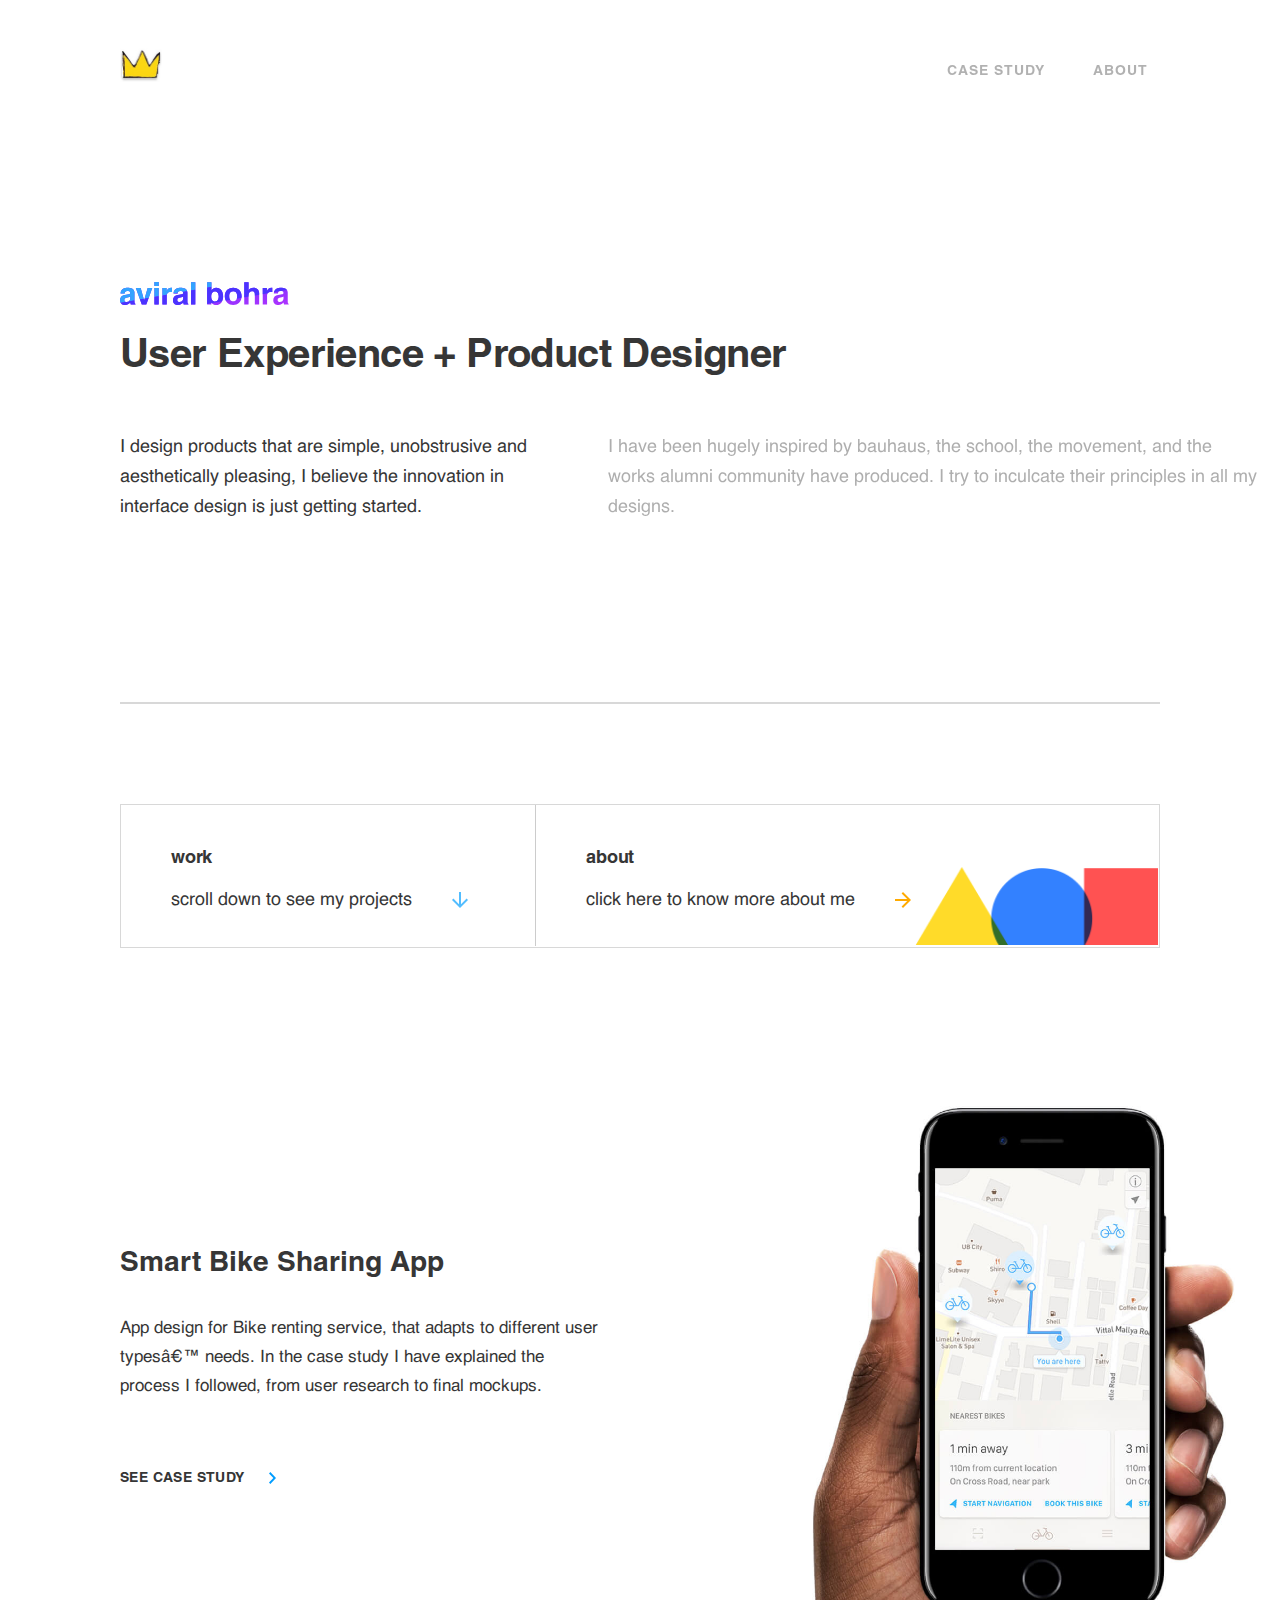
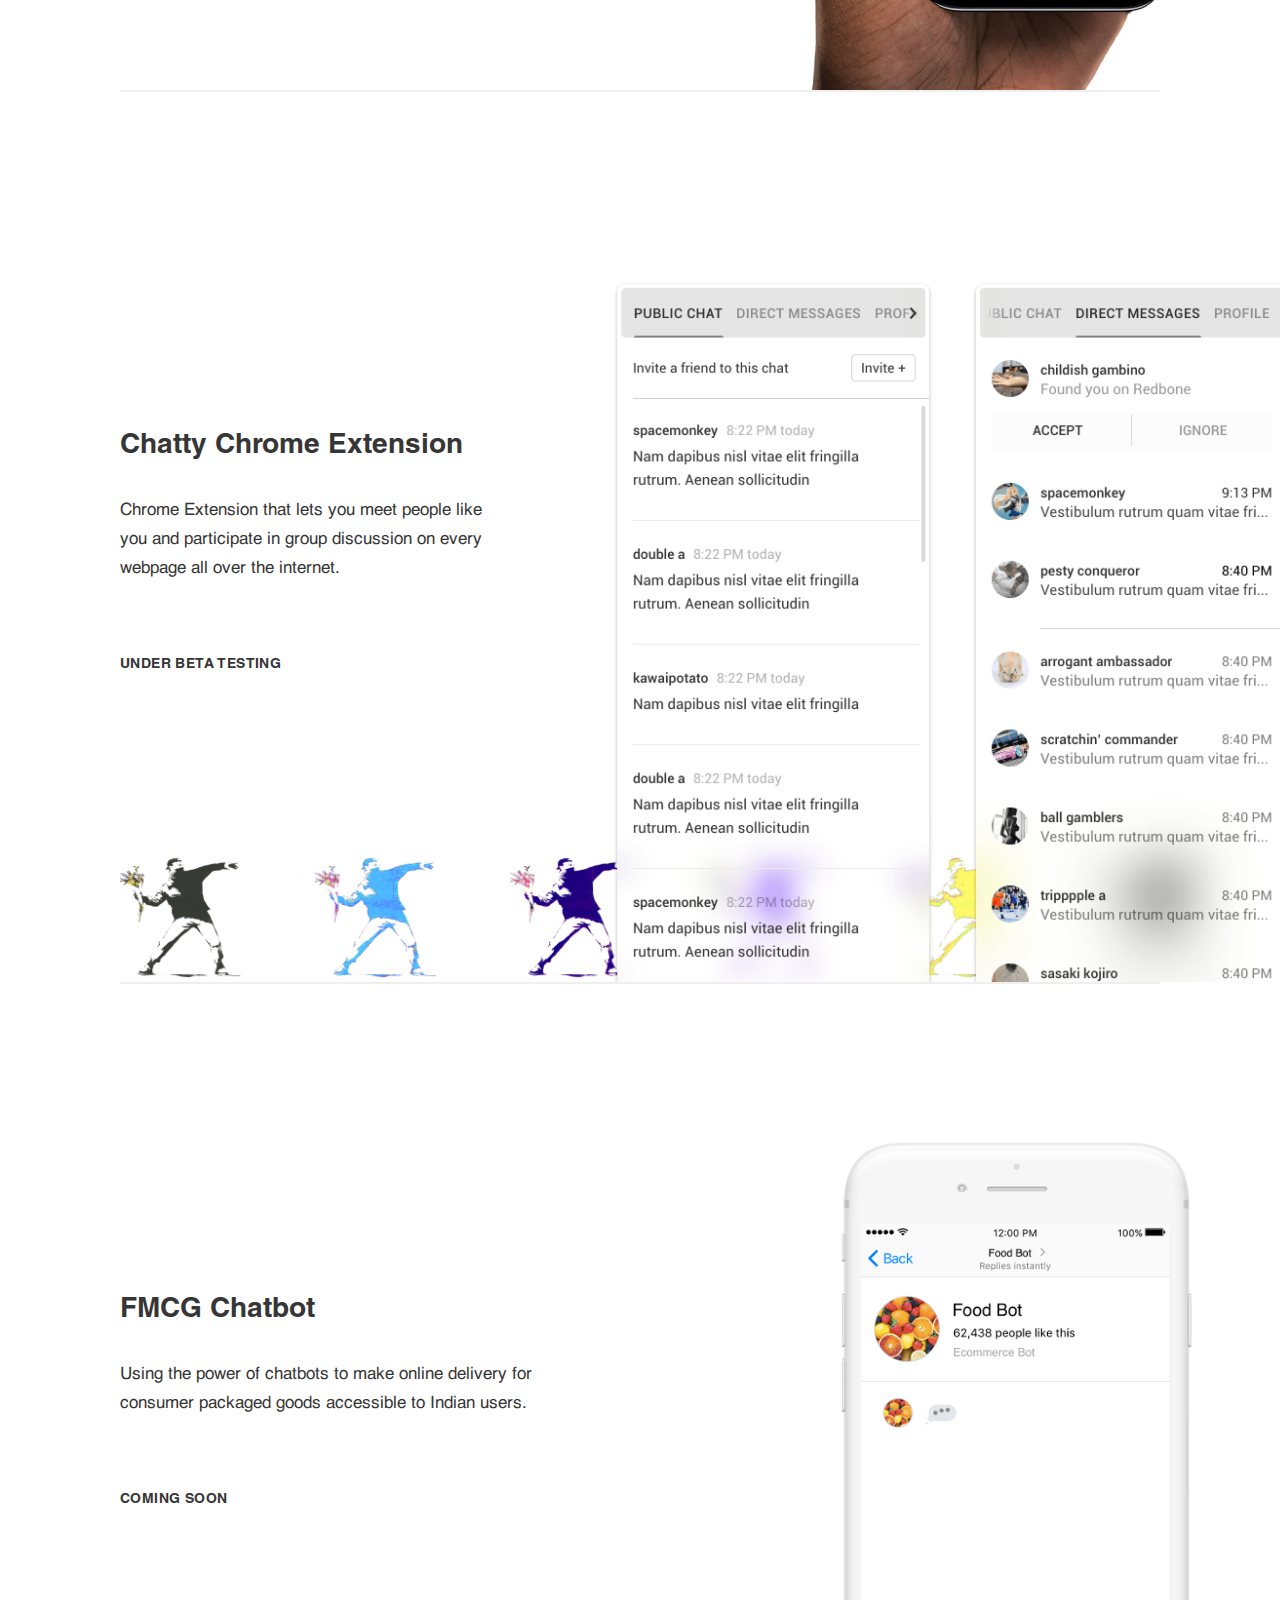
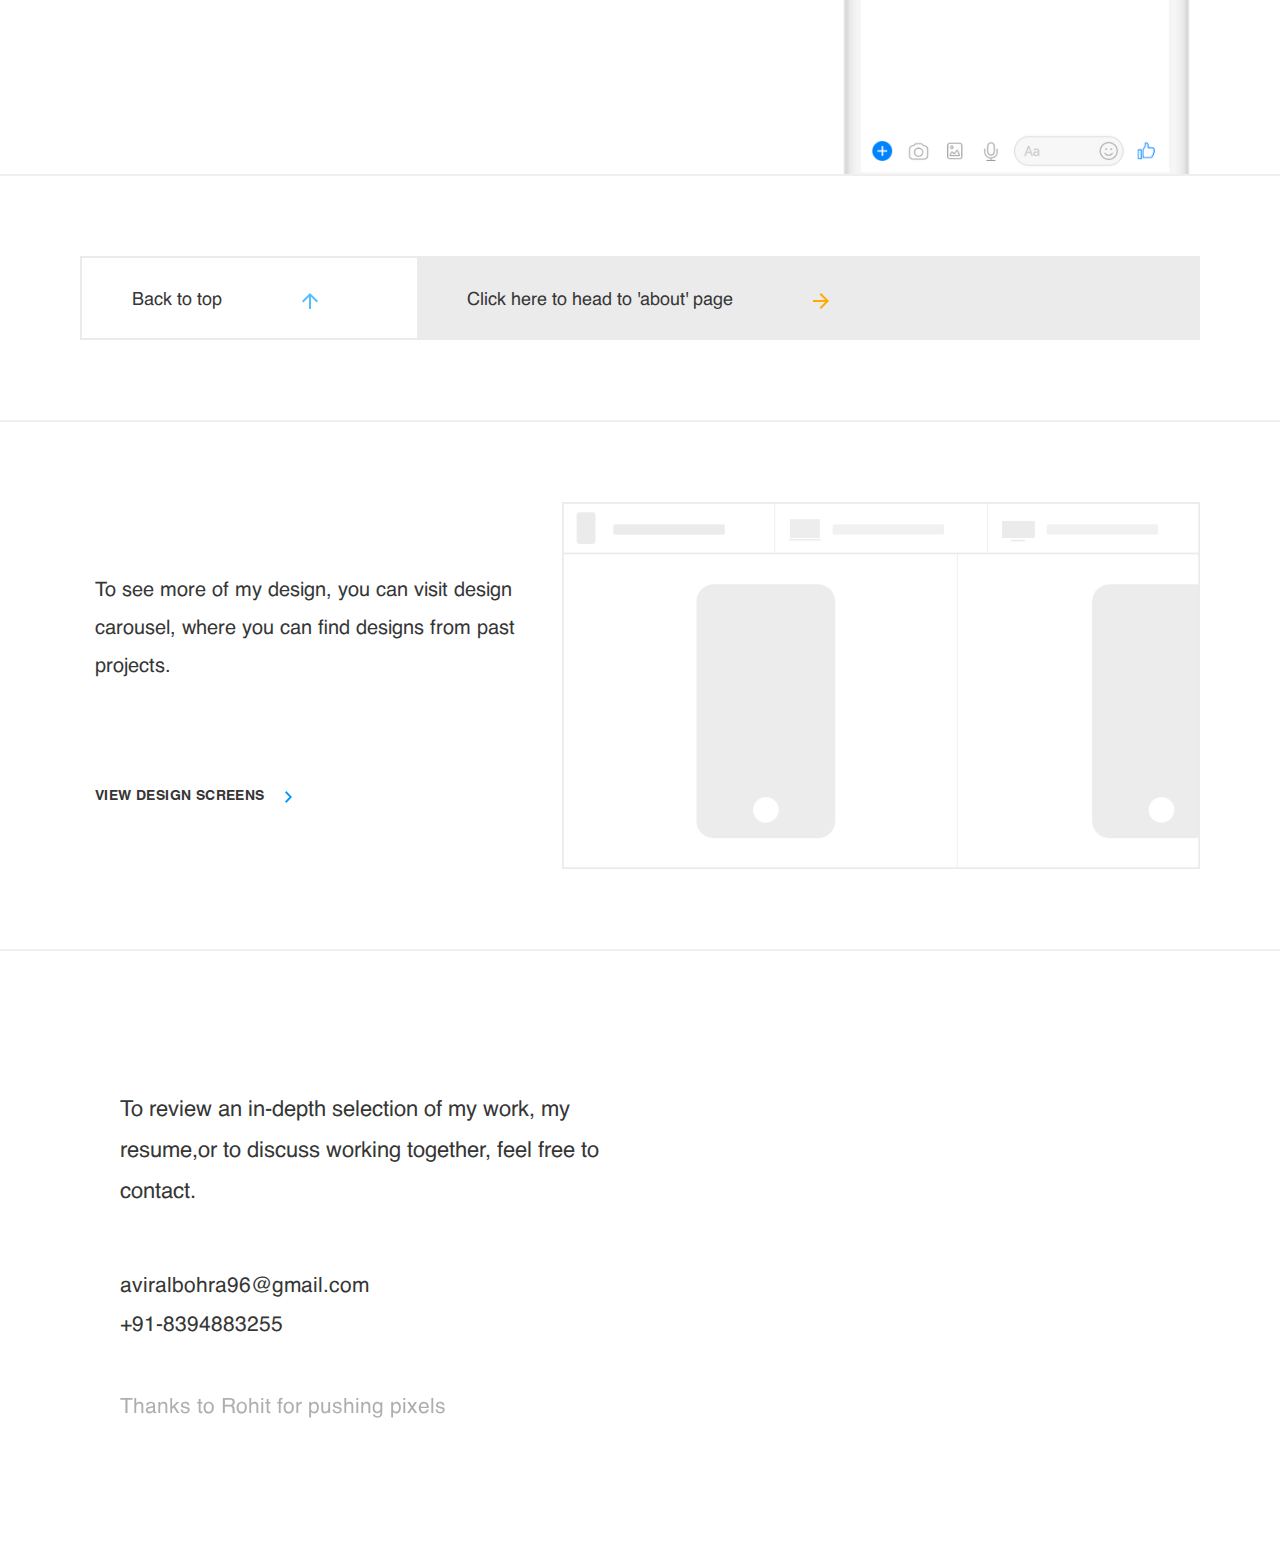
==== commit 50d903b1: "djdjdj" ====
--- a/index.html
+++ b/index.html
@@ -61,10 +61,10 @@
 			</div>
 			<div class="col-md-7" style="padding:0px;">
 				<span style="font-weight:bold; letter-spacing:1px;">
-					<ul style="top:30px">
+					<ul style="top:0px">
 						<li></li>
-						<li><a href="about.html" style="text-decoration: none;margin-left:24px; color:#000000; opacity:.3;">ABOUT</a></li>
-						<li><a href="bike.html" style="text-decoration: none; margin-left:24px; color:#000000;opacity:.3;">CASE STUDY</a></li>
+						<li><a href="about.html" style="text-decoration: none; padding:12px; margin-left:24px; color:#000000; opacity:.3;">ABOUT</a></li>
+						<li><a href="bike.html" style="text-decoration: none;  padding: 12px; margin-left:24px; color:#000000;opacity:.3;">CASE STUDY</a></li>
 					</ul>
 				</span>
 				</div>
@@ -83,6 +83,7 @@
 						I have been hugely inspired by bauhaus, the school, the movement, and the works alumni community have produced. I try to inculcate their principles in all my designs.				</div>
 				</div>
 			</div>
+</div>
 			<hr style="border: 1px solid #d8d8d8;margin-right: 120px;margin-top: 180px;">
 		</div>
 		<div class="a--2">
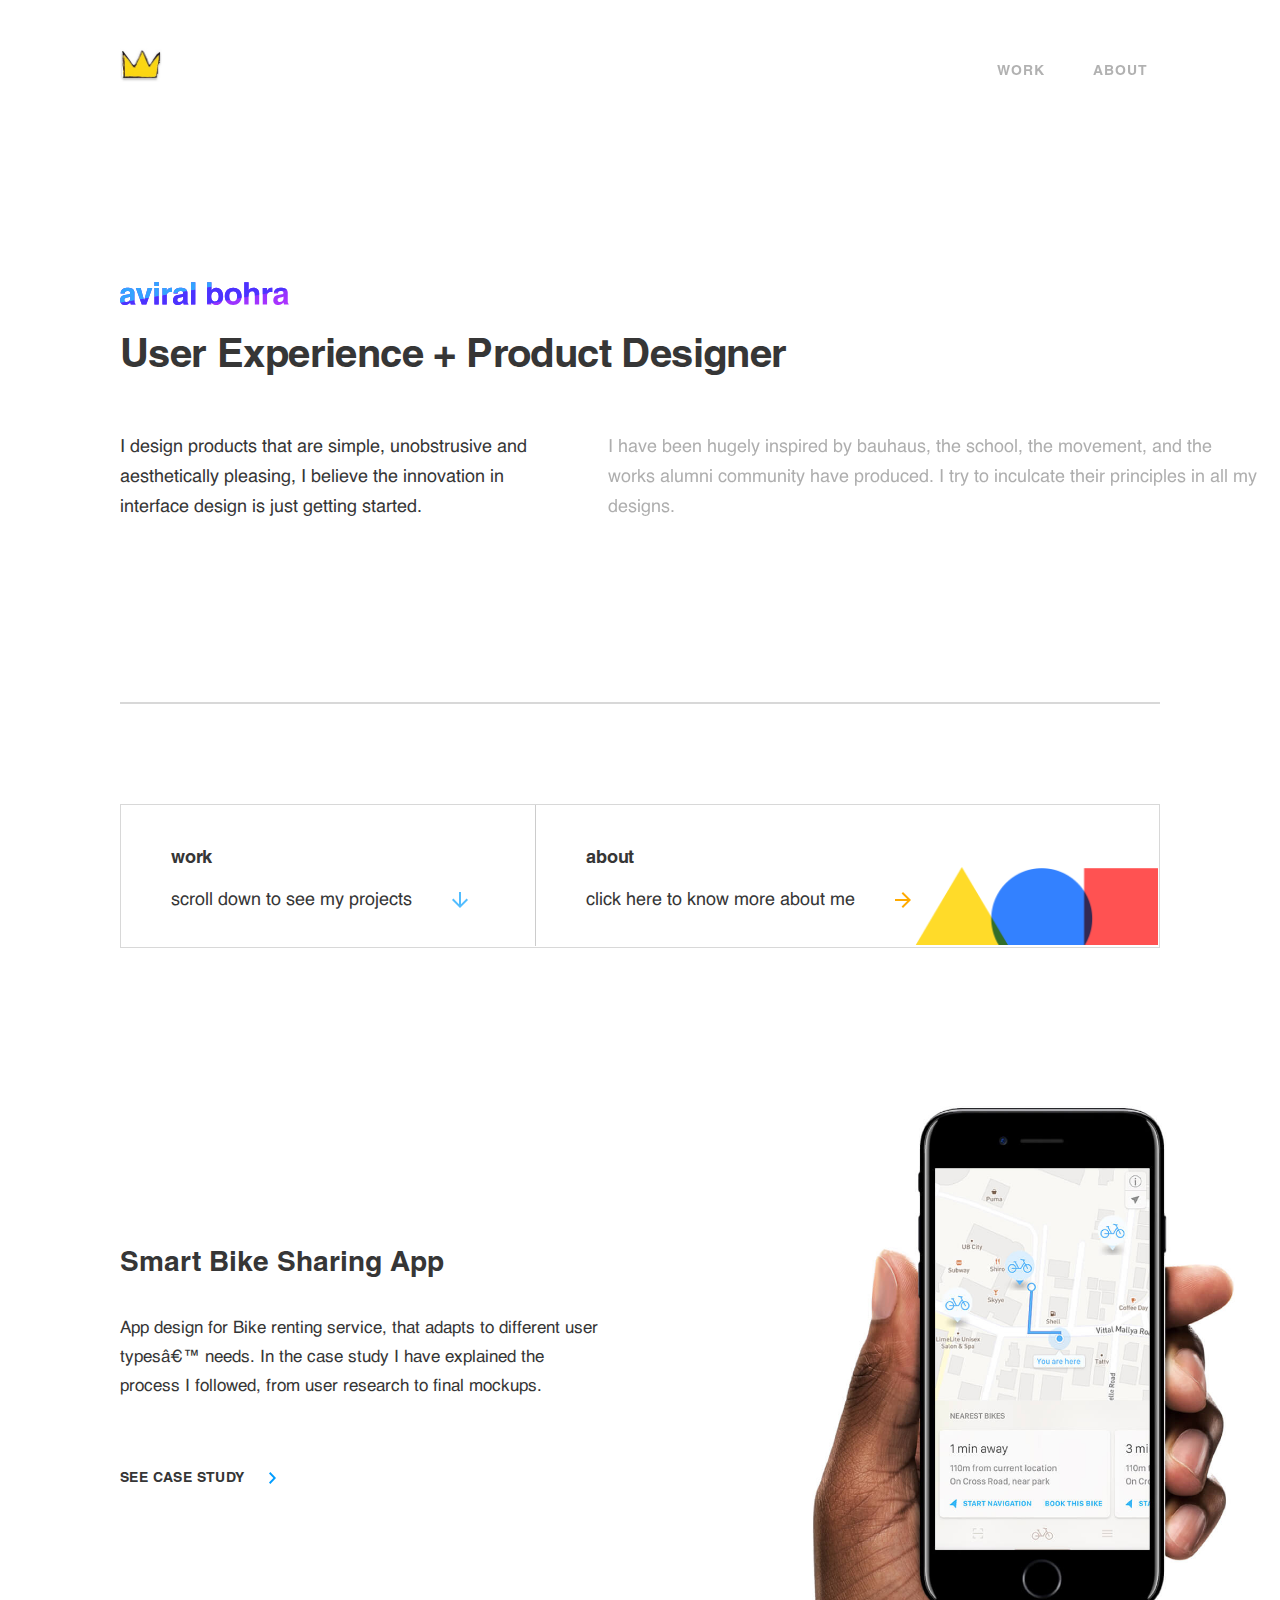
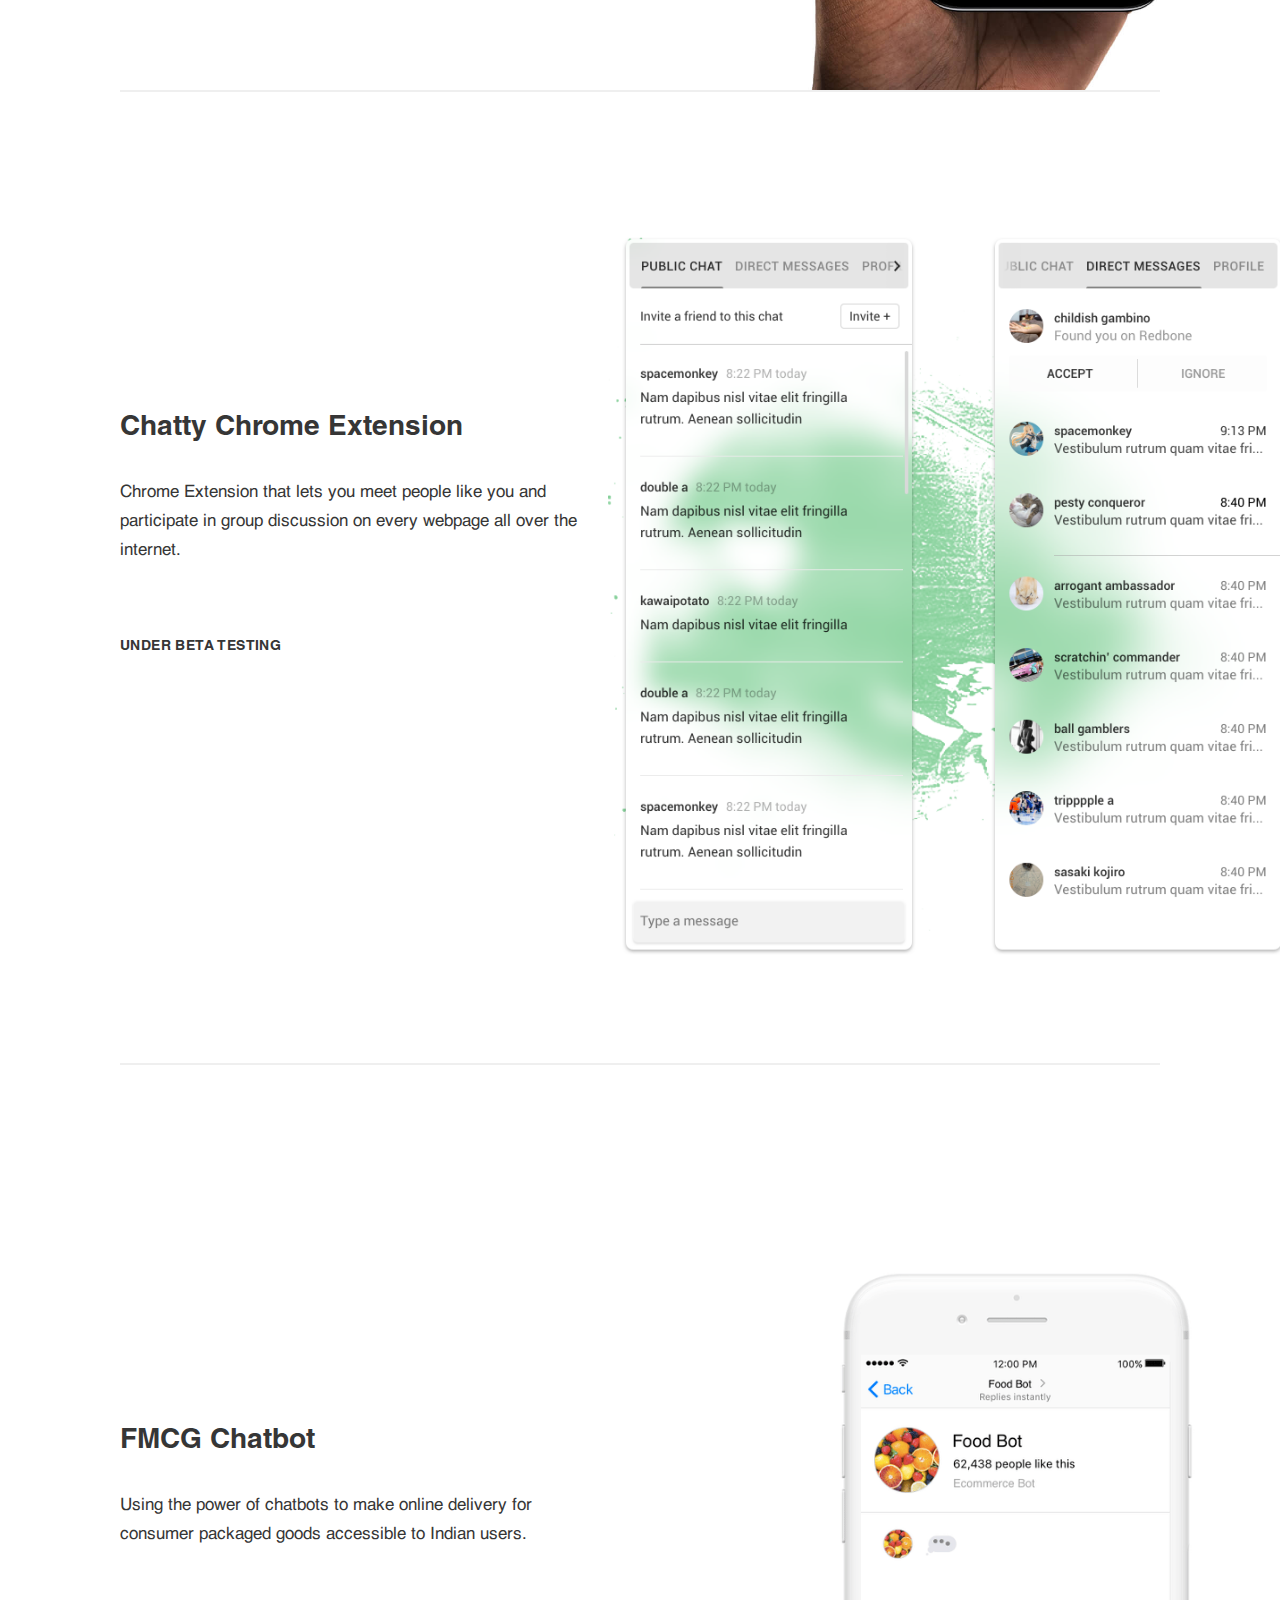
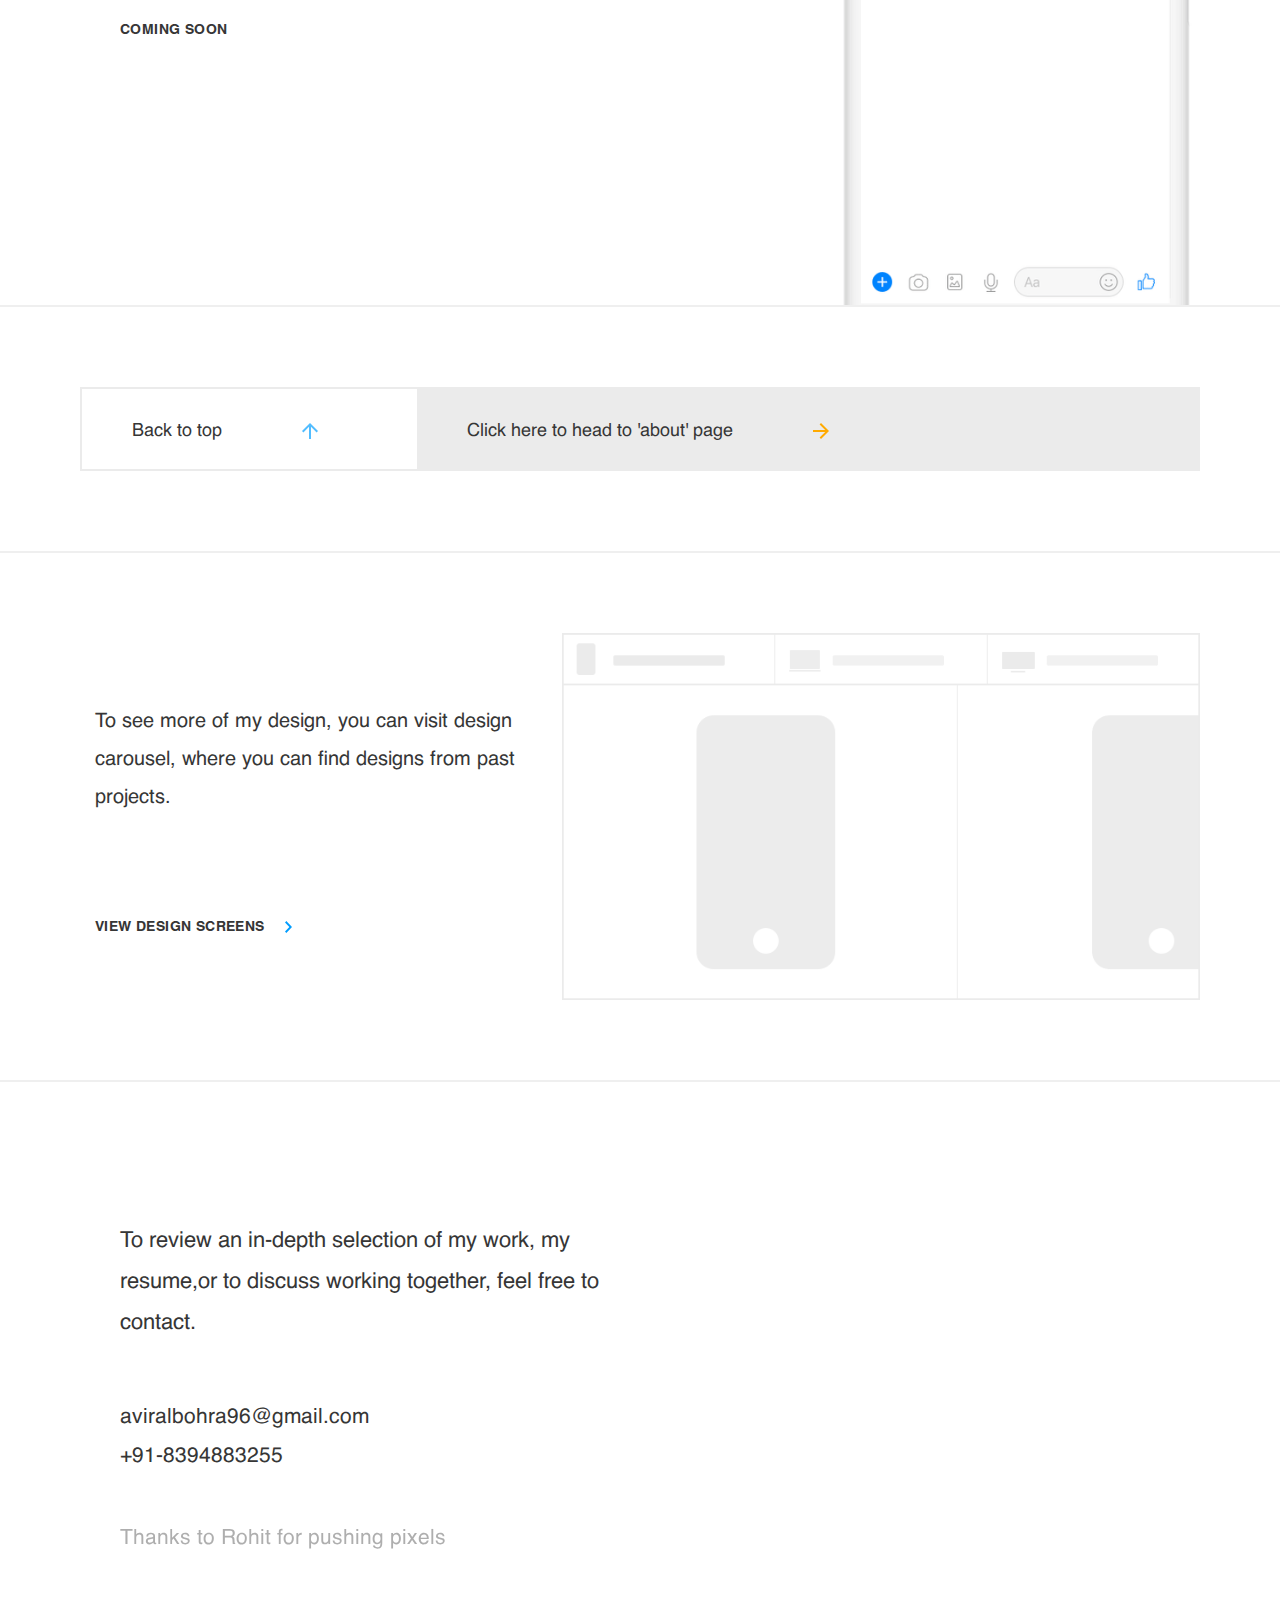
==== commit 3bafcc9f: "image changed" ====
--- a/index.html
+++ b/index.html
@@ -43,7 +43,7 @@
 				aviral bohra
 			</div>
 			<div class="mob-2">
-				User Experience + Product Designer
+				User Experience + Interaction Designer
 			</div>
 			<div class="mob-3">
 				This website is currently not responsive, please view it on desktop or laptop
@@ -64,7 +64,7 @@
 					<ul style="top:0px">
 						<li></li>
 						<li><a href="about.html" style="text-decoration: none; padding:12px; margin-left:24px; color:#000000; opacity:.3;">ABOUT</a></li>
-						<li><a href="bike.html" style="text-decoration: none;  padding: 12px; margin-left:24px; color:#000000;opacity:.3;">CASE STUDY</a></li>
+						<li><a href="bike.html" style="text-decoration: none;  padding: 12px; margin-left:24px; color:#000000;opacity:.3;">WORK</a></li>
 					</ul>
 				</span>
 				</div>
@@ -114,31 +114,22 @@
 			</div>
 			<hr style="margin-top: 0;border: 1px solid #d8d8d8;opacity: 0.4;">
 		</div>
-		<div style="margin-top: 120px;">
-			<div class="row" style="margin-left: 120px;margin-right: 120px;position: absolute;">
-			<div class="container" style="margin: 0;padding: 0;">
-				<div class="col-md-4" style="padding:0;">
-					<div>
-						<div style="font-size: 28px;font-weight: bold;line-height: 0.93;color: #363636;margin-top:198px;">Chatty Chrome Extension</div>
-						<div style="width:100%;font-size: 17px;line-height: 1.71;color: #363636;margin-top: 40px;">Chrome Extension that lets you meet people like you and participate in group discussion on every webpage all over the internet.</div>
-
-						<div style="font-size: 14px;font-weight: bold;line-height: 1.86;color: #363636;letter-spacing: 0.4px;margin-top: 67px">UNDER BETA TESTING</div>
-
-					</div>
+<!-- changing image -->
+<div class="row" style="margin-left: 120px;margin-right: 120px; margin-top:120px;">
+		<div class="container" style="margin: 0;padding: 0;">
+			<div class="col-md-5" style="padding:0px;">
+				<div>
+					<div style="font-size: 28px;font-weight: bold;line-height: 0.93;color: #363636;margin-top:180px;">Chatty Chrome Extension</div>
+					<div style="font-size: 17px;line-height: 1.71;color: #363636;margin-top: 40px;">Chrome Extension that lets you meet people like you and participate in group discussion on every webpage all over the internet.</div>
+					<div style="font-size: 14px;font-weight: bold;line-height: 1.86;color: #363636;letter-spacing: 0.4px;margin-top: 67px">UNDER BETA TESTING</div>
 				</div>
-
-				<!--<div class="col-md-7">
-					<img src="img/secondphoto.png" style="width: 100%;">
-				</div>-->
 			</div>
-			<!-- <hr style="margin-top: 0;border: 1px solid #d8d8d8;opacity: 0.4;"> -->
+			<div class="col-md-7" style="padding:0px">
+				<img src="img/Artboard 2 Copy 2.png" style="width: 100%; float:right;">
 			</div>
-			<div class="row" style="margin-left: 120px;margin-right: 120px;position: relative;top: 50px;">
-				<div class="container" style="margin: 0;padding: 0;">
-					<div class="col-md-12" style="padding:0;"><img src="img/secondphoto.png" style="width: 100%;"></div>
-				</div>
-				<hr style="margin-top: 0px;border: 1px solid #d8d8d8;opacity: 0.4;">
-			</div>
+		</div>
+		<hr style="margin-top: 100px;border: 1px solid #d8d8d8;opacity: 0.4;">
+		</div>
 		</div>
 		<div style="margin-top: 120px;">
 			<div class="row" style="margin-left: 120px;margin-right: 120px;">
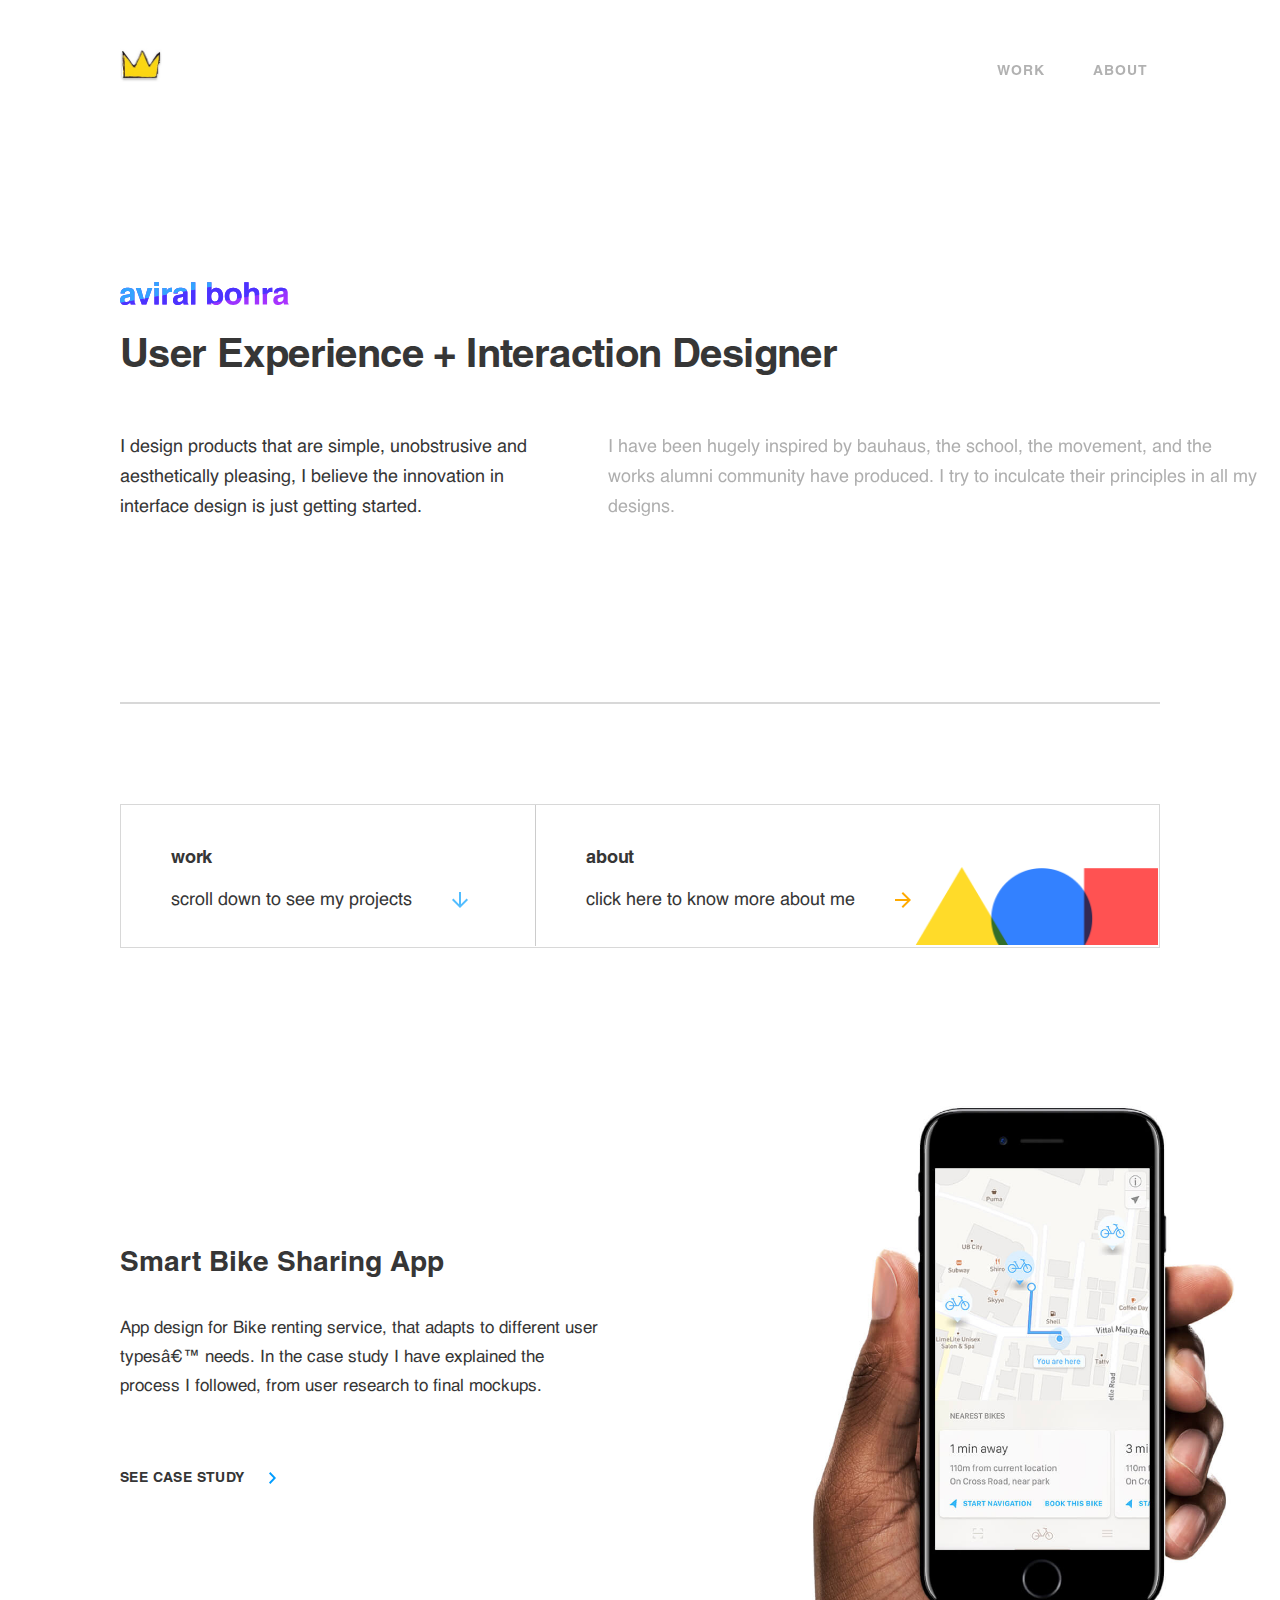
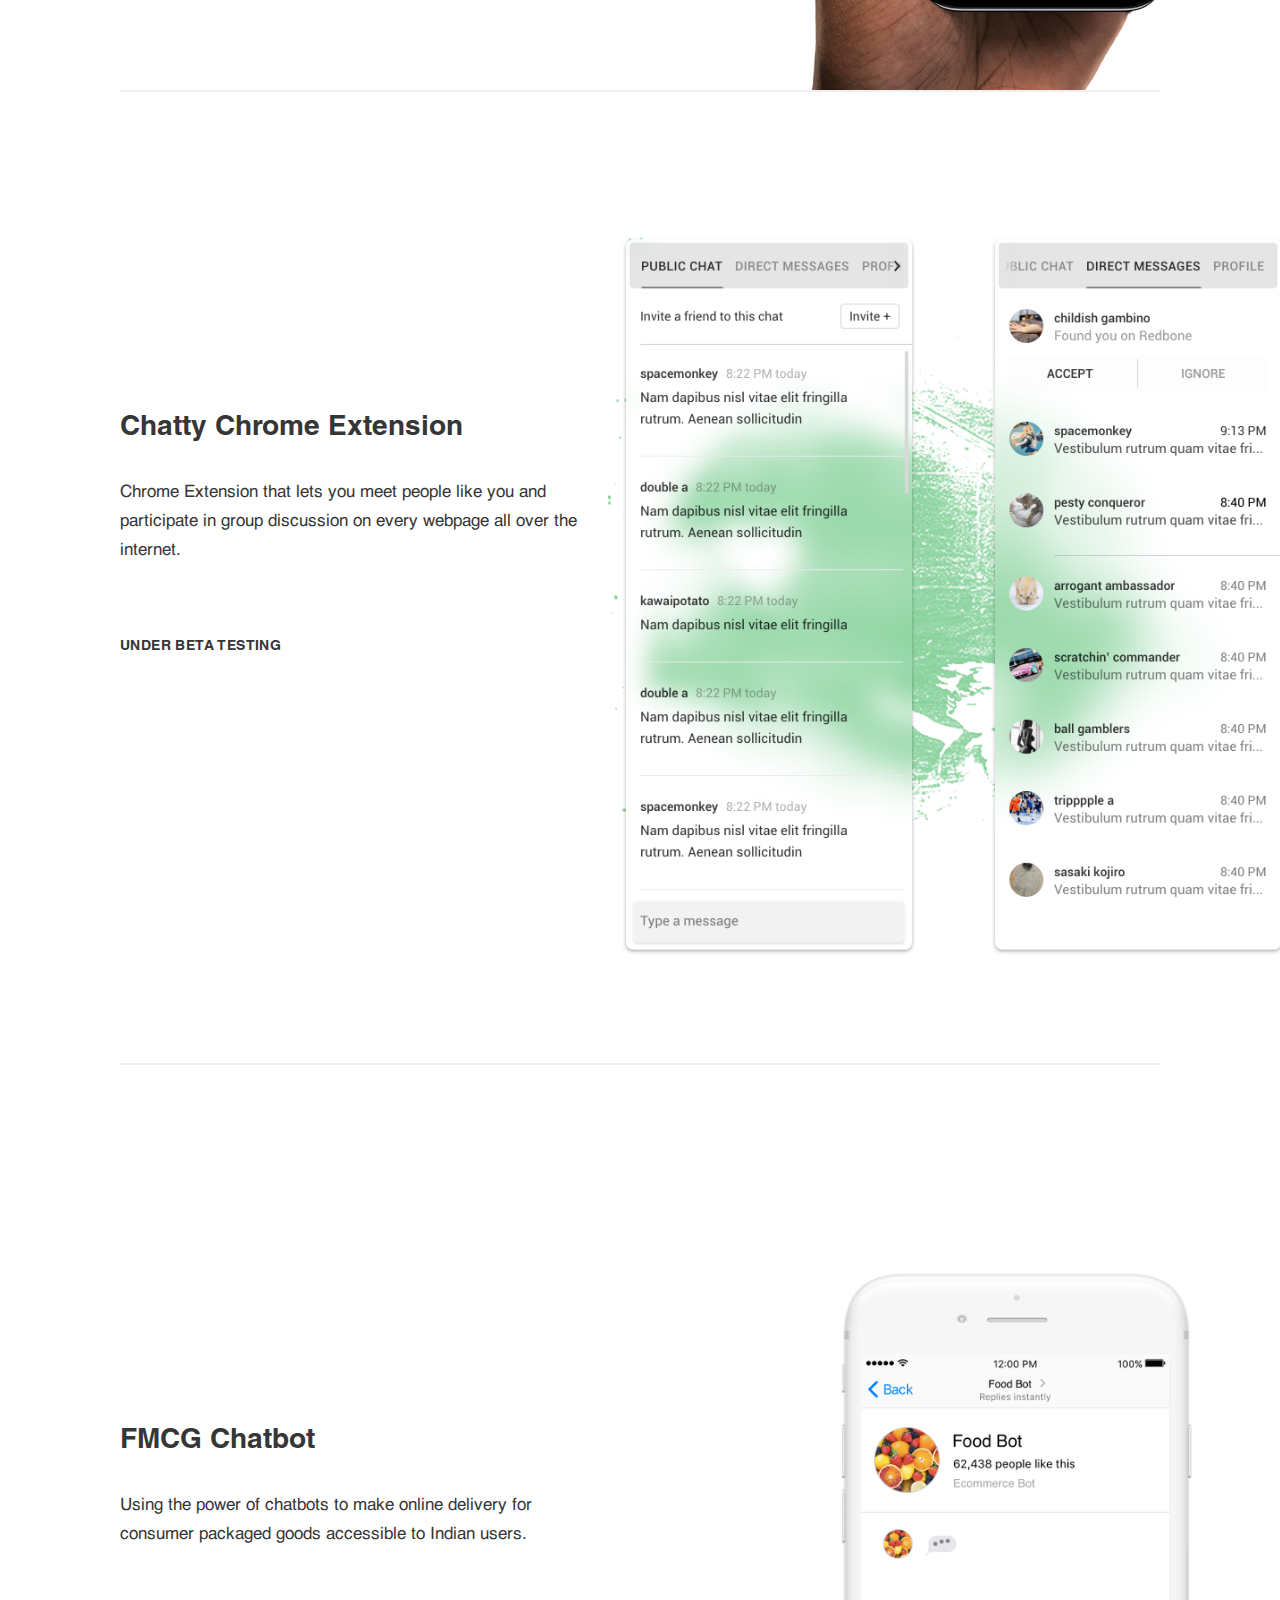
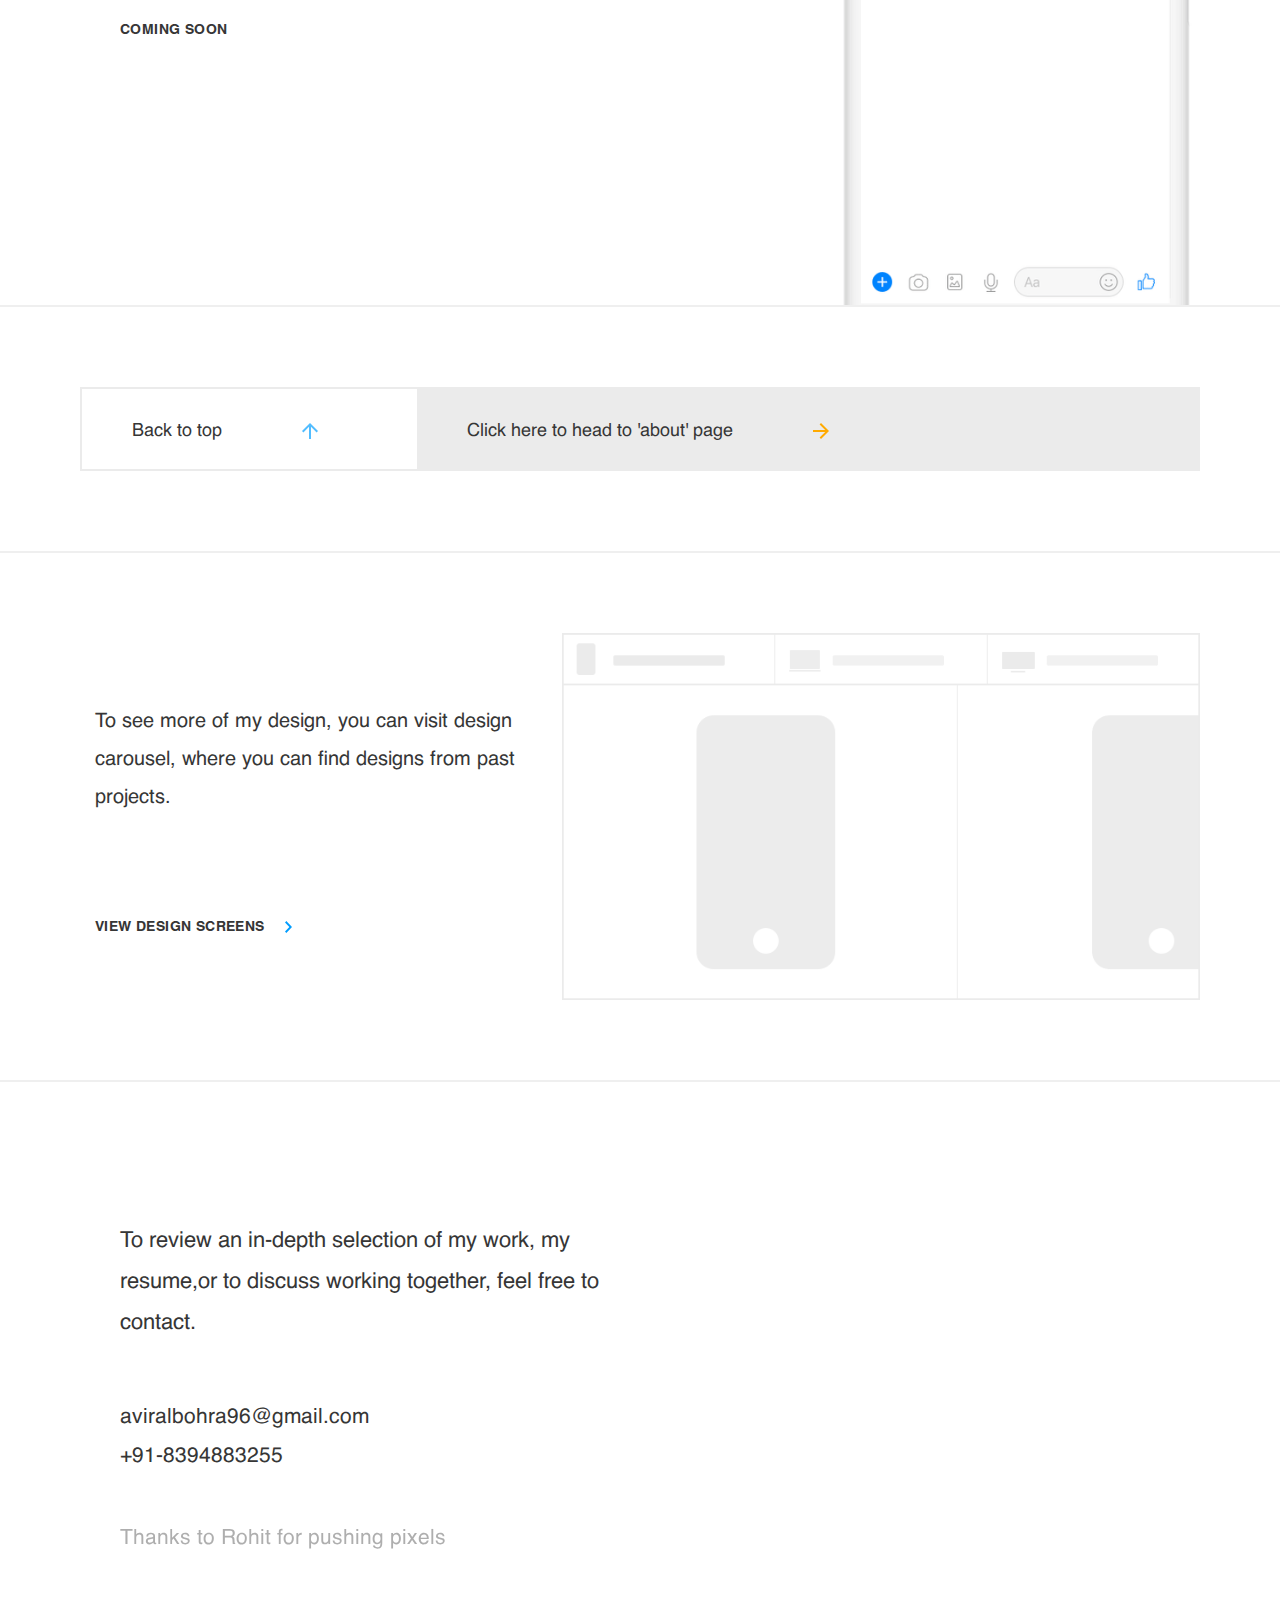
==== commit 1a9620dd: "image changed" ====
--- a/index.html
+++ b/index.html
@@ -72,7 +72,7 @@
 				<img src="img/aviral.svg" class="cover--1--image2 ">
 			</div>
 			<div class="cover--1--main fontrender">
-				User Experience + Product Designer
+				User Experience + Interaction Designer
 			</div>
 			<div class="row">
 				<div class="container" >
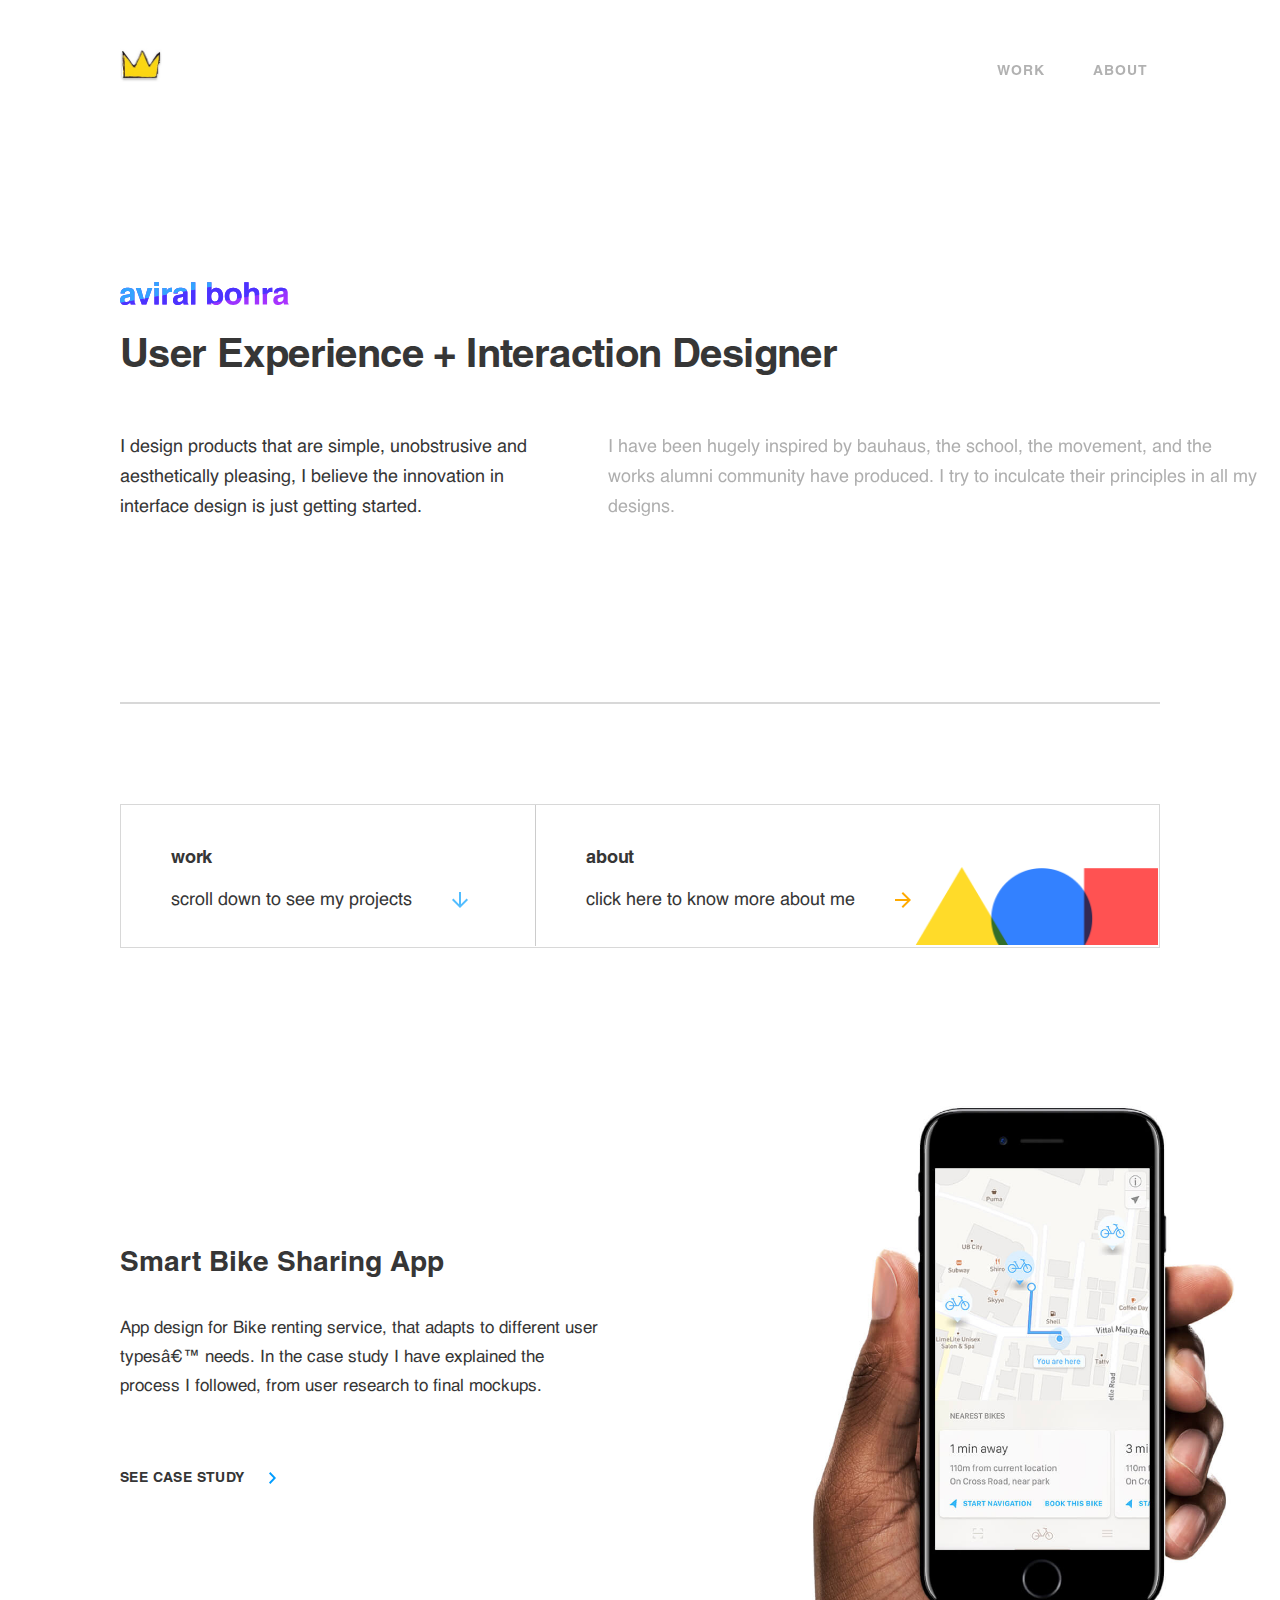
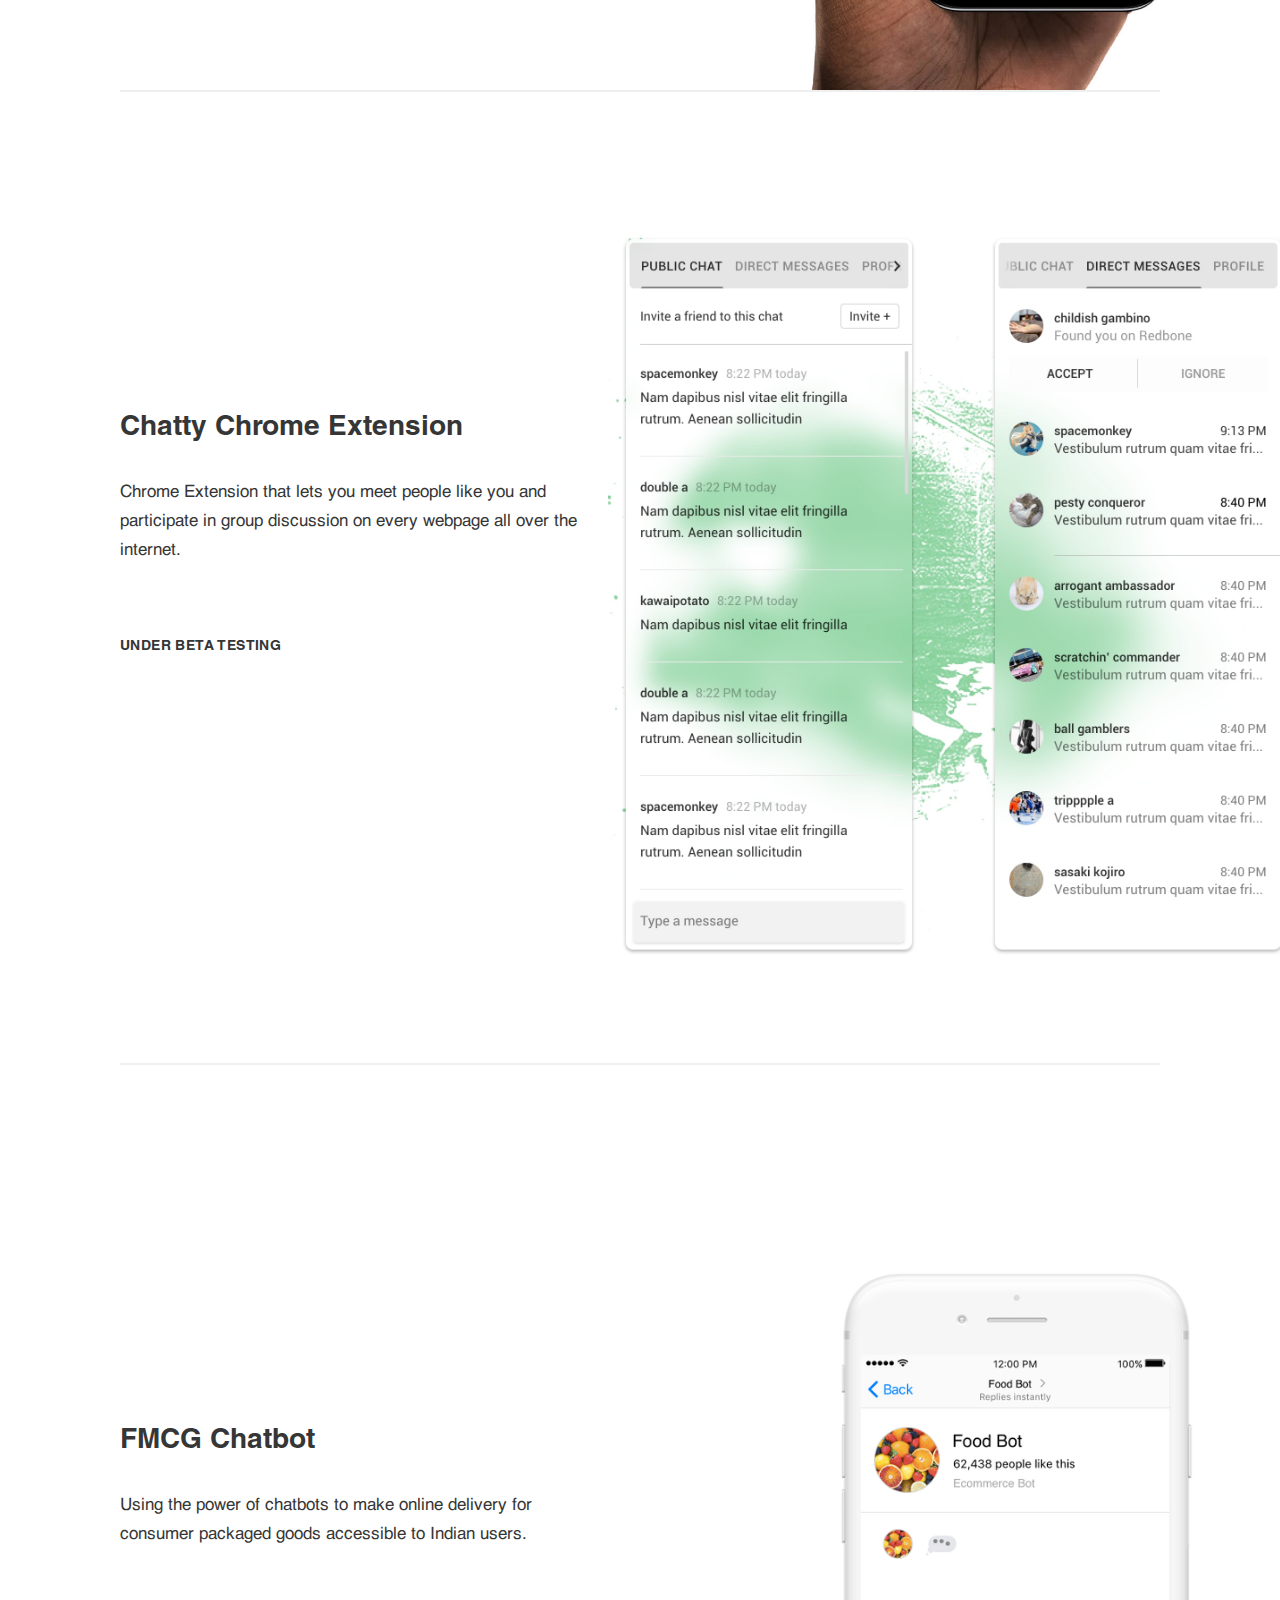
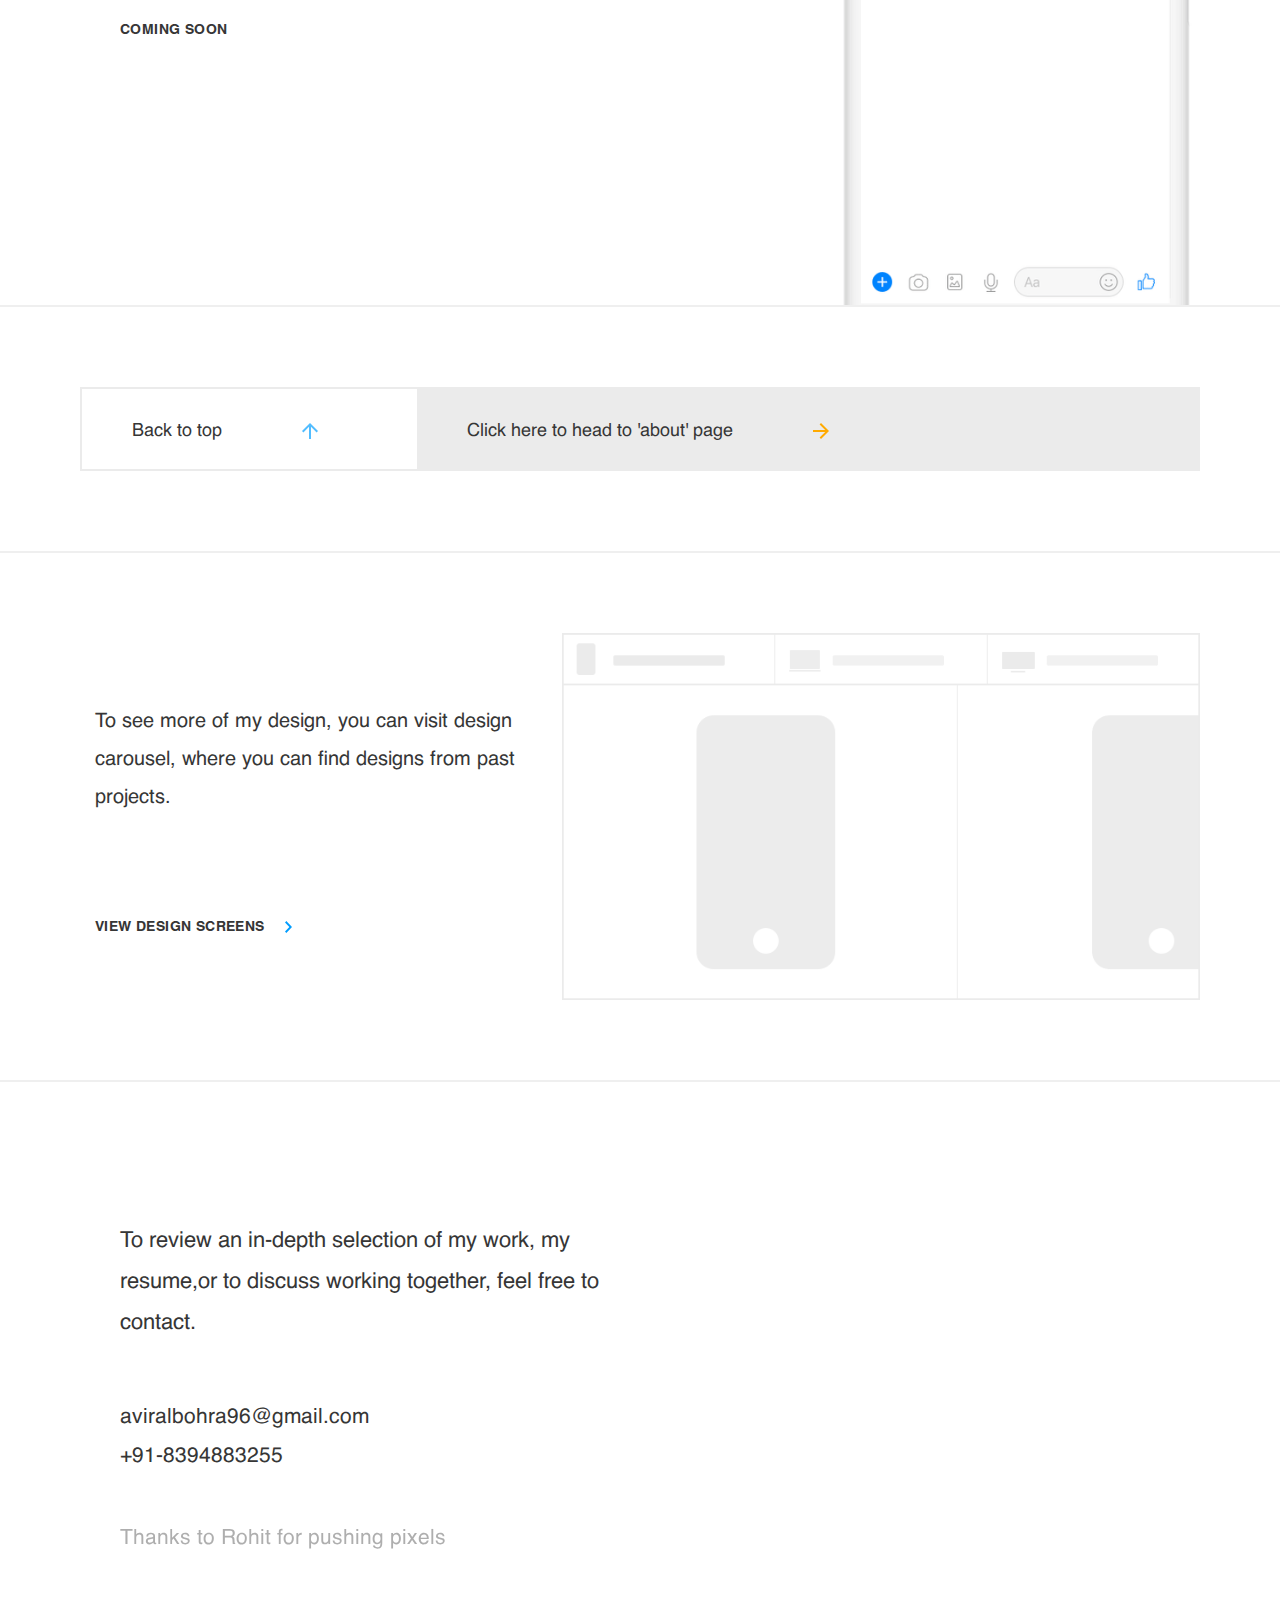
==== commit 7b1d7178: "image changey" ====
--- a/index.html
+++ b/index.html
@@ -4,13 +4,13 @@
 	<!-- Hotjar Tracking Code for aviralbohra.me -->
 	<!-- Hotjar Tracking Code for aviralbohra.me -->
 	<script type="text/javascript">
-	    window.smartlook||(function(d) {
-	    var o=smartlook=function(){ o.api.push(arguments)},h=d.getElementsByTagName('head')[0];
-	    var c=d.createElement('script');o.api=new Array();c.async=true;c.type='text/javascript';
-	    c.charset='utf-8';c.src='https://rec.smartlook.com/recorder.js';h.appendChild(c);
-	    })(document);
-	    smartlook('init', '40b1a46bb2159afeb7c0737fbc6d5fcdd9c34c4f');
-	</script>
+    window.smartlook||(function(d) {
+    var o=smartlook=function(){ o.api.push(arguments)},h=d.getElementsByTagName('head')[0];
+    var c=d.createElement('script');o.api=new Array();c.async=true;c.type='text/javascript';
+    c.charset='utf-8';c.src='https://rec.smartlook.com/recorder.js';h.appendChild(c);
+    })(document);
+    smartlook('init', '384797017ebb2b5fd16051405fd047778b047b13');
+</script>
 	<script async src="https://www.googletagmanager.com/gtag/js?id=UA-118258431-1"></script>
 	<script>
   	window.dataLayer = window.dataLayer || [];
